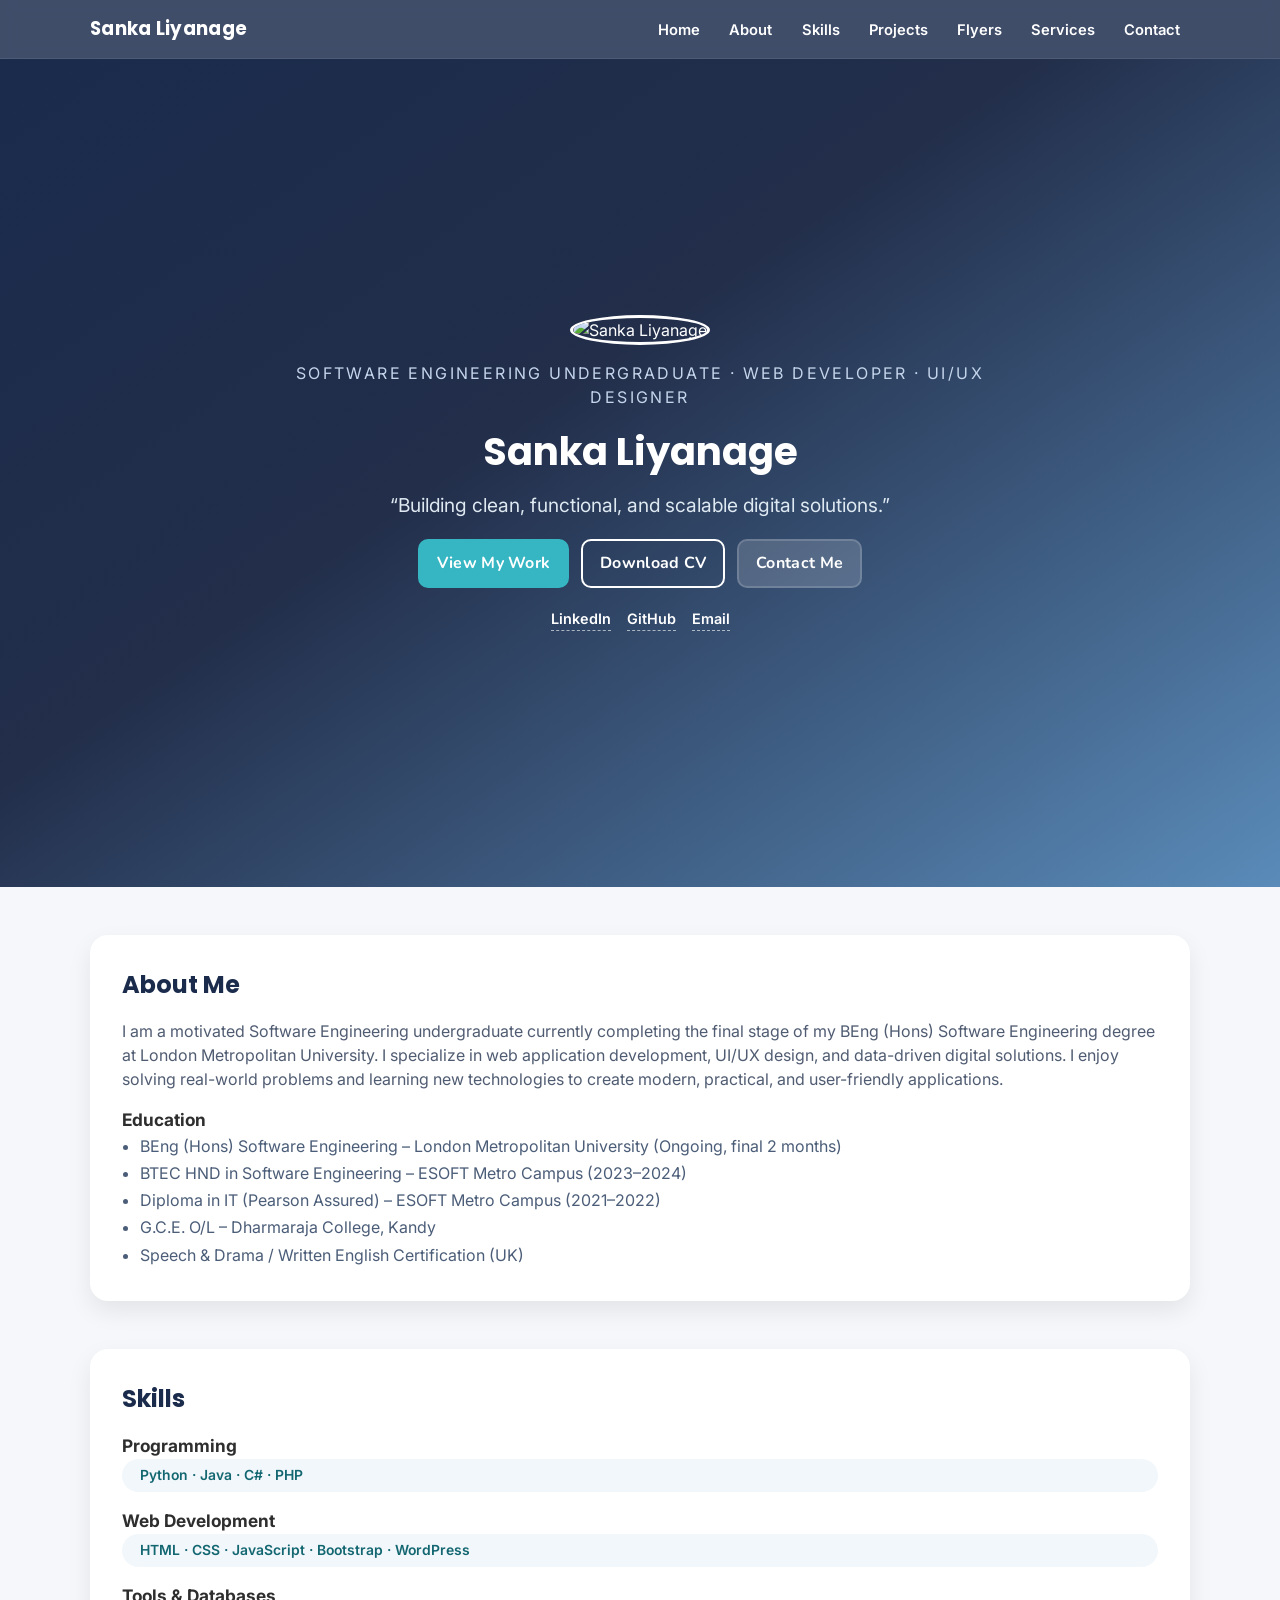
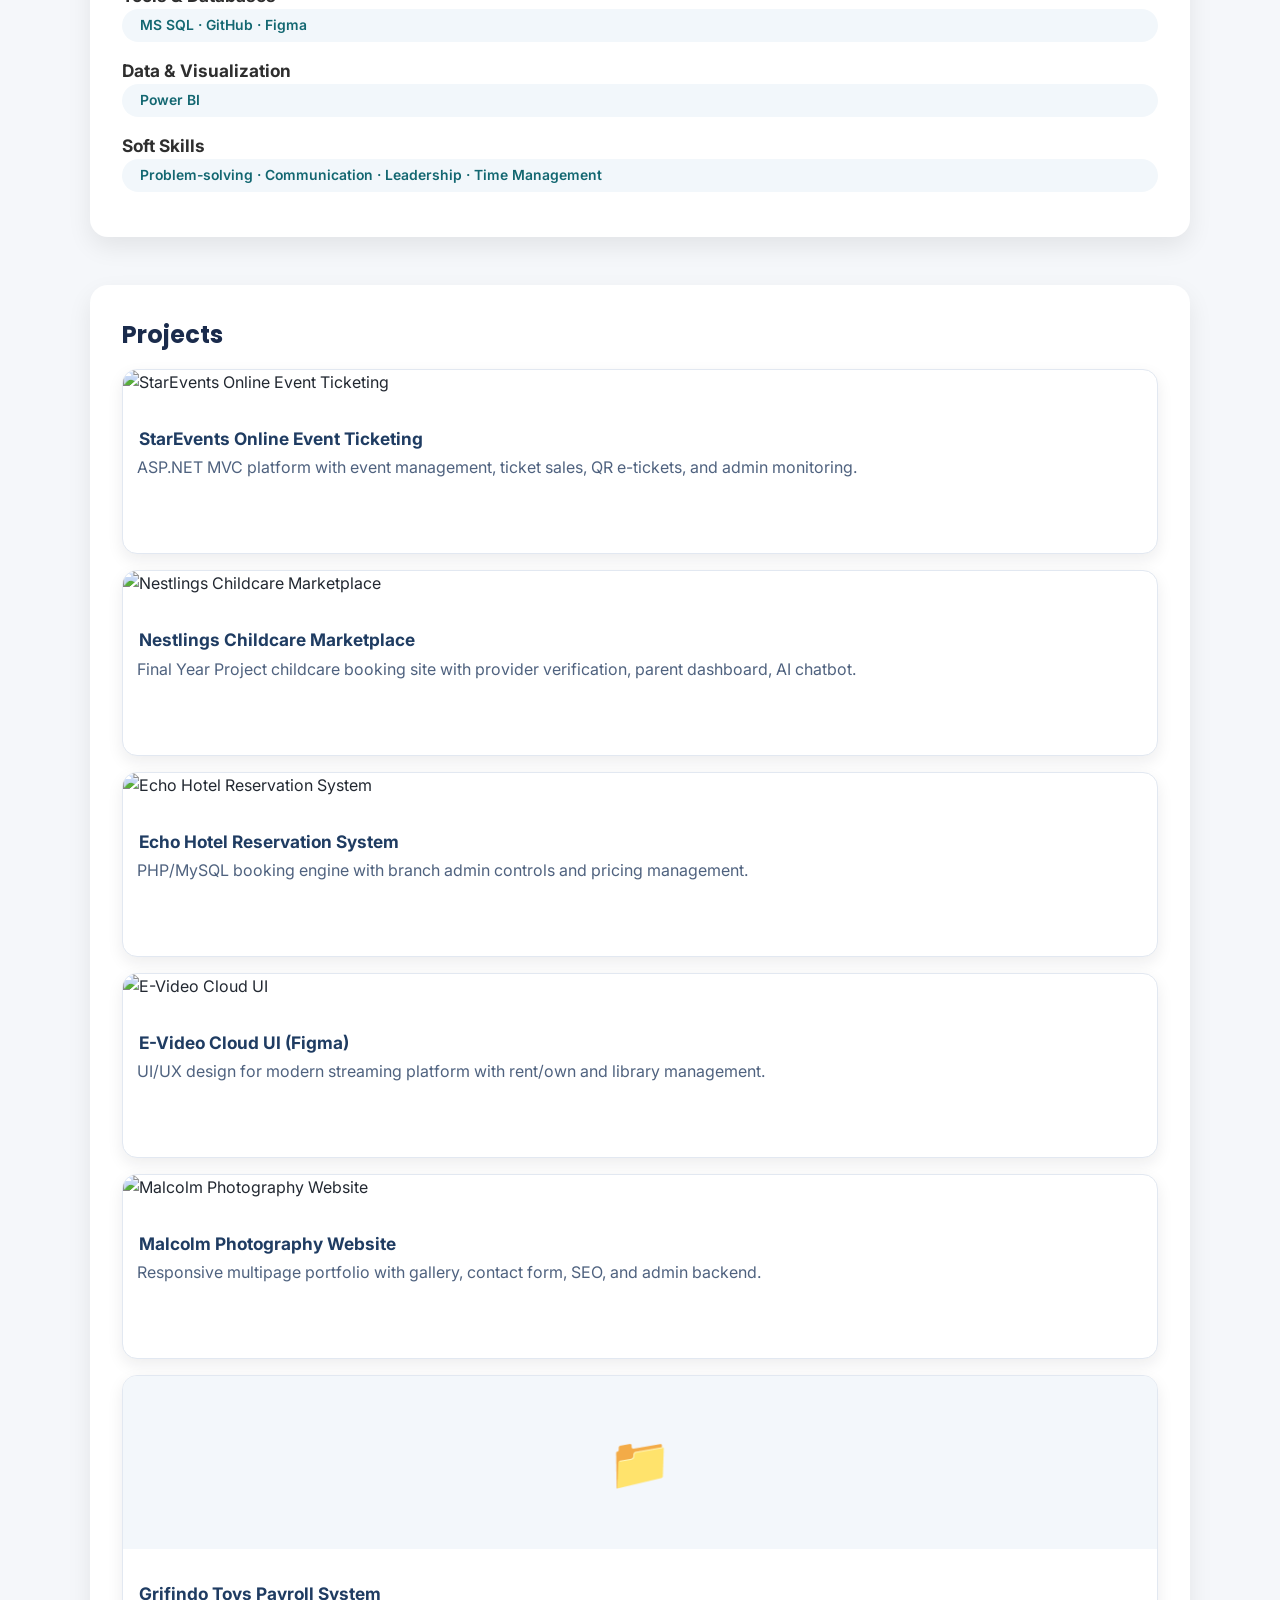
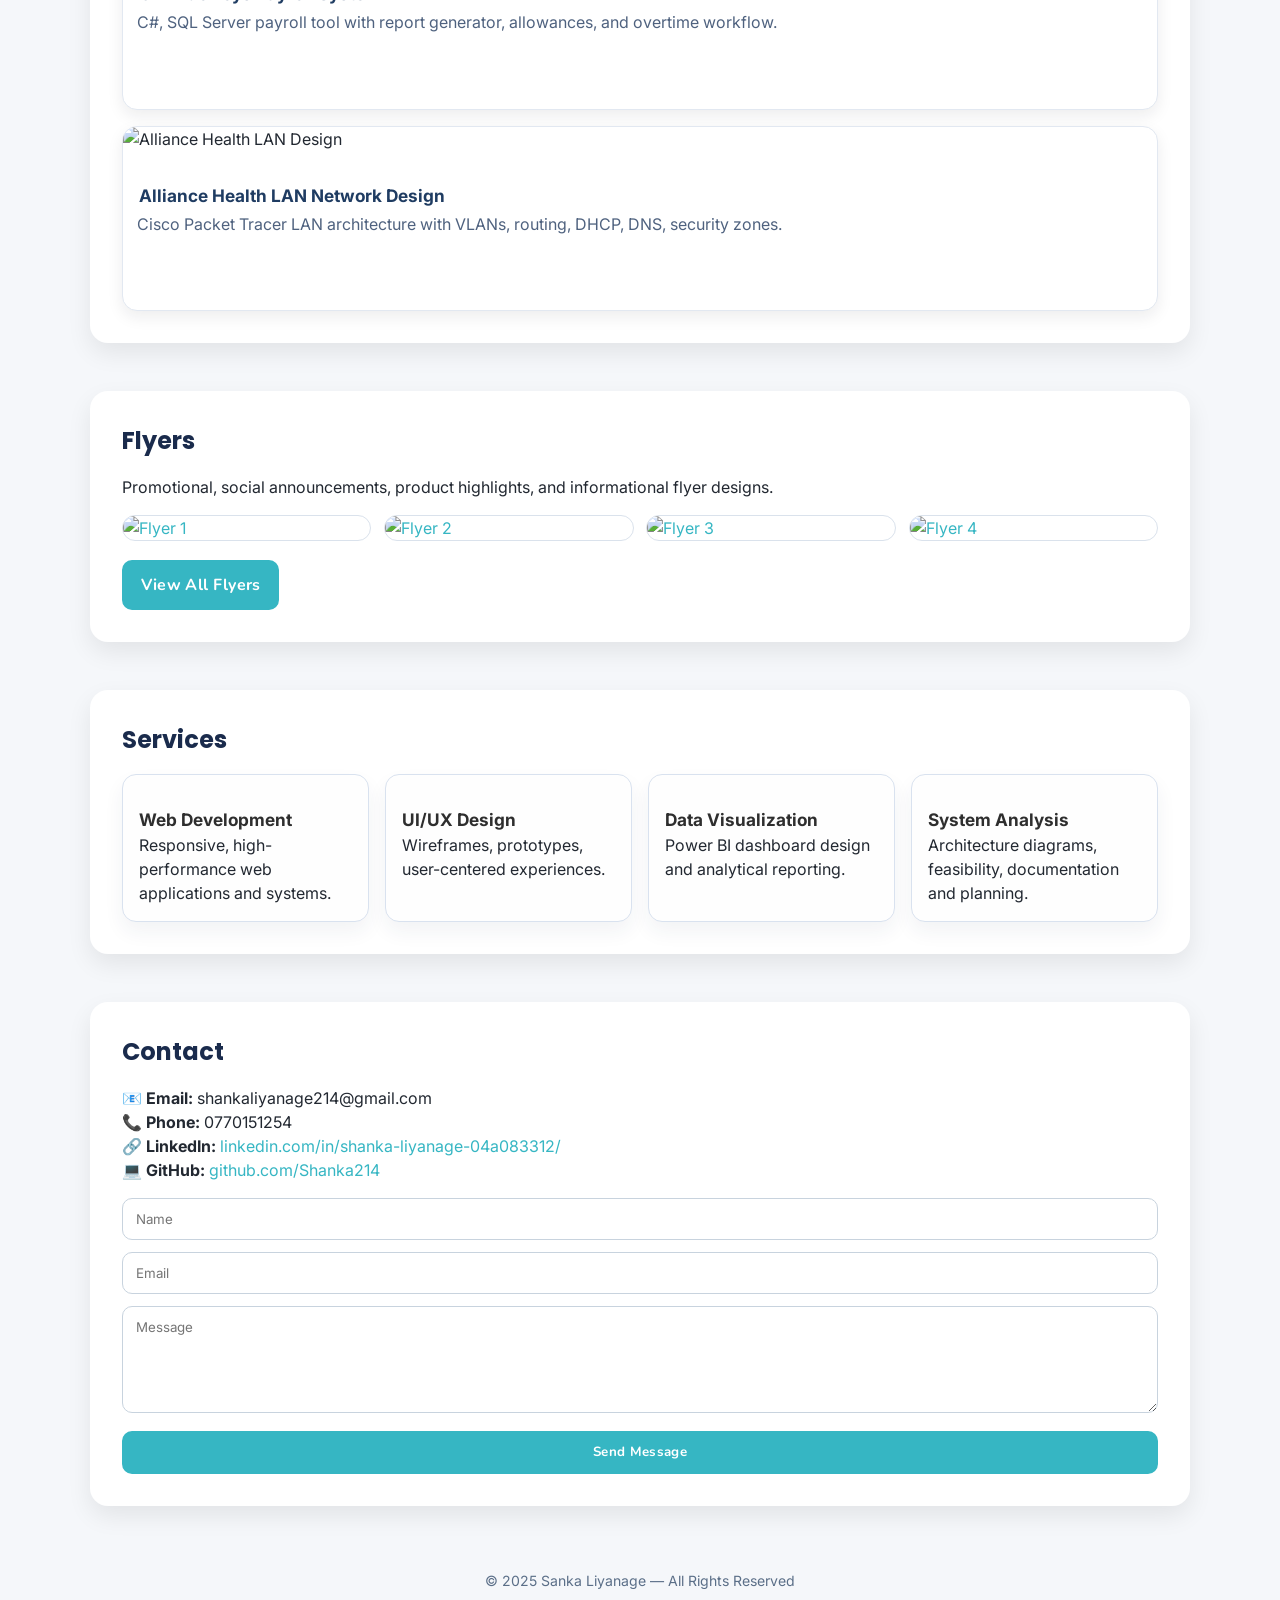
==== index.html @ 5aed0292 "first test" ====
<!DOCTYPE html>
<html lang="en">
<head>
  <meta charset="utf-8" />
  <meta name="viewport" content="width=device-width, initial-scale=1.0, viewport-fit=cover" />
  <meta name="description" content="Sanka Liyanage | Software Engineering undergraduate | Full-stack web development, UI/UX design, system analysis." />
  <title>Sanka Liyanage | Portfolio</title>
  <link rel="preconnect" href="https://fonts.googleapis.com" />
  <link rel="preconnect" href="https://fonts.gstatic.com" crossorigin />
  <link href="https://fonts.googleapis.com/css2?family=Inter:wght@400;500;600;700&family=Nunito:wght@600;700&family=Poppins:wght@600;700&display=swap" rel="stylesheet" />
  <link rel="stylesheet" href="styles.css" />
</head>
<body>

  <header class="site-header" id="top">
    <nav class="navbar container" id="navbar">
      <a class="logo" href="#home">Sanka Liyanage</a>
      <ul class="nav-list" id="navList">
        <li><a href="#home">Home</a></li>
        <li><a href="#about">About</a></li>
        <li><a href="#skills">Skills</a></li>
        <li><a href="#projects">Projects</a></li>
        <li><a href="#flyers">Flyers</a></li>
        <li><a href="#services">Services</a></li>
        <li><a href="#contact">Contact</a></li>
      </ul>
      <button class="menu-toggle" aria-label="Toggle menu" id="menuToggle">&#9776;</button>
    </nav>
  </header>

  <main>
    <section id="home" class="home-section">
      <div class="home-bg"></div>
      <div class="container home-grid">
        <div class="hero-left">
          <img class="profile-circle" src="https://i.postimg.cc/8zKVLndX/Whats-App-Image-2025-11-13-at-21-21-00.jpg" alt="Sanka Liyanage" />
          <p class="home-subtitle">Software Engineering Undergraduate · Web Developer · UI/UX Designer</p>
          <h1>Sanka Liyanage</h1>
          <p class="tagline">“Building clean, functional, and scalable digital solutions.”</p>
          <div class="home-cta">
            <a class="btn primary-btn" href="#projects">View My Work</a>
            <a class="btn outline-btn" href="https://drive.google.com/drive/folders/197hhvTXViMfDmUh7yfS3urEEG7OcNjfA?usp=drive_link" target="_blank" rel="noopener">Download CV</a>
            <a class="btn ghost-btn" href="#contact">Contact Me</a>
          </div>
          <div class="social-links">
            <a href="https://www.linkedin.com/in/shanka-liyanage-04a083312/" target="_blank" rel="noopener">LinkedIn</a>
            <a href="https://github.com/Shanka214" target="_blank" rel="noopener">GitHub</a>
            <a href="mailto:shankaliyanage214@gmail.com">Email</a>
          </div>
        </div>
      </div>
    </section>

    <section id="about" class="container section-card">
      <h2>About Me</h2>
      <p class="about-text">
        I am a motivated Software Engineering undergraduate currently completing the final stage of my BEng (Hons) Software Engineering degree at London Metropolitan University.
        I specialize in web application development, UI/UX design, and data-driven digital solutions.
        I enjoy solving real-world problems and learning new technologies to create modern, practical, and user-friendly applications.
      </p>
      <h3>Education</h3>
      <ul class="education-list">
        <li>BEng (Hons) Software Engineering – London Metropolitan University (Ongoing, final 2 months)</li>
        <li>BTEC HND in Software Engineering – ESOFT Metro Campus (2023–2024)</li>
        <li>Diploma in IT (Pearson Assured) – ESOFT Metro Campus (2021–2022)</li>
        <li>G.C.E. O/L – Dharmaraja College, Kandy</li>
        <li>Speech & Drama / Written English Certification (UK)</li>
      </ul>
    </section>

    <section id="skills" class="container section-card">
      <h2>Skills</h2>
      <div class="skill-group">
        <h3>Programming</h3>
        <div class="chips">Python · Java · C# · PHP</div>
      </div>
      <div class="skill-group">
        <h3>Web Development</h3>
        <div class="chips">HTML · CSS · JavaScript · Bootstrap · WordPress</div>
      </div>
      <div class="skill-group">
        <h3>Tools & Databases</h3>
        <div class="chips">MS SQL · GitHub · Figma</div>
      </div>
      <div class="skill-group">
        <h3>Data & Visualization</h3>
        <div class="chips">Power BI</div>
      </div>
      <div class="skill-group">
        <h3>Soft Skills</h3>
        <div class="chips">Problem-solving · Communication · Leadership · Time Management</div>
      </div>
    </section>

    <section id="projects" class="container section-card">
      <h2>Projects</h2>
      <div class="card-grid">
        <!-- 1 -->
        <article class="project-card">
          <img src="https://i.postimg.cc/MTTHyrFg/Screenshot-2025-10-11-021043.png" alt="StarEvents Online Event Ticketing" />
          <h3>StarEvents Online Event Ticketing</h3>
          <p>ASP.NET MVC platform with event management, ticket sales, QR e-tickets, and admin monitoring.</p>
          <button class="btn outline-btn project-btn" data-project="star">View Details</button>
        </article>

        <!-- 2 -->
        <article class="project-card">
          <img src="https://i.postimg.cc/3NBP9HxX/image.png" alt="Nestlings Childcare Marketplace" />
          <h3>Nestlings Childcare Marketplace</h3>
          <p>Final Year Project childcare booking site with provider verification, parent dashboard, AI chatbot.</p>
          <button class="btn outline-btn project-btn" data-project="nestlings">View Details</button>
        </article>

        <!-- 3 -->
        <article class="project-card">
          <img src="https://i.postimg.cc/Y2YD1FnH/image.png" alt="Echo Hotel Reservation System" />
          <h3>Echo Hotel Reservation System</h3>
          <p>PHP/MySQL booking engine with branch admin controls and pricing management.</p>
          <button class="btn outline-btn project-btn" data-project="echo">View Details</button>
        </article>

        <!-- 4 -->
        <article class="project-card">
          <img src="https://i.postimg.cc/9Fq94PJ7/image.png" alt="E-Video Cloud UI" />
          <h3>E-Video Cloud UI (Figma)</h3>
          <p>UI/UX design for modern streaming platform with rent/own and library management.</p>
          <button class="btn outline-btn project-btn" data-project="evideo">View Details</button>
        </article>

        <!-- 5 -->
        <article class="project-card">
          <img src="https://i.postimg.cc/VvwjmJPp/image.png" alt="Malcolm Photography Website" />
          <h3>Malcolm Photography Website</h3>
          <p>Responsive multipage portfolio with gallery, contact form, SEO, and admin backend.</p>
          <button class="btn outline-btn project-btn" data-project="malcolm">View Details</button>
        </article>

        <!-- 6 -->
        <article class="project-card">
          <div class="icon-card">📁</div>
          <h3>Grifindo Toys Payroll System</h3>
          <p>C#, SQL Server payroll tool with report generator, allowances, and overtime workflow.</p>
          <button class="btn outline-btn project-btn" data-project="grifindo">View Details</button>
        </article>

        <!-- 7 -->
        <article class="project-card">
          <img src="https://i.postimg.cc/KzMdCHm0/image.png" alt="Alliance Health LAN Design" />
          <h3>Alliance Health LAN Network Design</h3>
          <p>Cisco Packet Tracer LAN architecture with VLANs, routing, DHCP, DNS, security zones.</p>
          <button class="btn outline-btn project-btn" data-project="alliance">View Details</button>
        </article>
      </div>
    </section>

    <section id="flyers" class="container section-card">
      <h2>Flyers</h2>
      <p>Promotional, social announcements, product highlights, and informational flyer designs.</p>
      <div class="flyer-grid">
        <a class="flyer-item" href="https://i.postimg.cc/placeholder1.png" data-lightbox>
          <img src="https://i.postimg.cc/placeholder1.png" alt="Flyer 1" />
        </a>
        <a class="flyer-item" href="https://i.postimg.cc/placeholder2.png" data-lightbox>
          <img src="https://i.postimg.cc/placeholder2.png" alt="Flyer 2" />
        </a>
        <a class="flyer-item" href="https://i.postimg.cc/placeholder3.png" data-lightbox>
          <img src="https://i.postimg.cc/placeholder3.png" alt="Flyer 3" />
        </a>
        <a class="flyer-item" href="https://i.postimg.cc/placeholder4.png" data-lightbox>
          <img src="https://i.postimg.cc/placeholder4.png" alt="Flyer 4" />
        </a>
      </div>
      <a class="btn primary-btn" href="https://drive.google.com/drive/folders/17l54Bdf0Me_5jBTtu0izwWSbB_PDioKa?usp=drive_link" target="_blank" rel="noopener">View All Flyers</a>
    </section>

    <section id="services" class="container section-card">
      <h2>Services</h2>
      <div class="services-grid">
        <article class="service-card"><h3>Web Development</h3><p>Responsive, high-performance web applications and systems.</p></article>
        <article class="service-card"><h3>UI/UX Design</h3><p>Wireframes, prototypes, user-centered experiences.</p></article>
        <article class="service-card"><h3>Data Visualization</h3><p>Power BI dashboard design and analytical reporting.</p></article>
        <article class="service-card"><h3>System Analysis</h3><p>Architecture diagrams, feasibility, documentation and planning.</p></article>
      </div>
    </section>

    <section id="contact" class="container section-card">
      <h2>Contact</h2>
      <div class="contact-grid">
        <div>
          <p>📧 <strong>Email:</strong> shankaliyanage214@gmail.com</p>
          <p>📞 <strong>Phone:</strong> 0770151254</p>
          <p>🔗 <strong>LinkedIn:</strong> <a href="https://www.linkedin.com/in/shanka-liyanage-04a083312/" target="_blank" rel="noopener">linkedin.com/in/shanka-liyanage-04a083312/</a></p>
          <p>💻 <strong>GitHub:</strong> <a href="https://github.com/Shanka214" target="_blank" rel="noopener">github.com/Shanka214</a></p>
        </div>
        <form class="contact-form" action="#" method="POST">
          <label><input type="text" placeholder="Name" required /></label>
          <label><input type="email" placeholder="Email" required /></label>
          <label><textarea rows="5" placeholder="Message" required></textarea></label>
          <button class="btn primary-btn" type="submit">Send Message</button>
        </form>
      </div>
    </section>
  </main>

  <footer class="footer">
    <p>© 2025 Sanka Liyanage — All Rights Reserved</p>
  </footer>

  <div id="projectModal" class="modal hidden">
    <div class="modal-content">
      <button class="close-modal" id="closeModal">&times;</button>
      <div id="projectDetail"></div>
    </div>
  </div>

  <div id="lightbox" class="lightbox hidden">
    <button id="lightboxClose" class="lightbox-close">&times;</button>
    <img id="lightboxImage" alt="Flyer preview" />
  </div>

  <script src="scripts.js"></script>
</body>
</html>
---- styles.css ----
:root {
  --nav: #16263d;
  --accent: #36b6c3;
  --bg5: #f5f7fa;
  --card: #ffffff;
  --text: #222831;
  --sub: #4e5a78;
}
* { box-sizing: border-box; margin:0; padding:0; }
body { font-family:"Inter",system-ui,sans-serif; background:var(--bg5); color: var(--text); line-height:1.5; }
a { text-decoration:none; color:var(--accent); }
.container { width: min(1100px, 92%); margin:0 auto; }
.site-header { position: sticky; top:0; z-index:99; background:rgba(26,43,76,.83); backdrop-filter: blur(8px); border-bottom:1px solid rgba(255,255,255,.08);}
.navbar { display:flex; align-items:center; justify-content:space-between; gap:1rem; padding:0.95rem 0;}
.logo { color: #fff; font-family:"Poppins",sans-serif; font-weight:700; font-size:1.15rem; letter-spacing:.3px; }
.nav-list { list-style:none; display:flex; flex-wrap:wrap; gap:10px; }
.nav-list a { color:white; font-size:.92rem; font-weight:600; padding:.45rem .6rem; border-radius:8px; transition:.2s background; }
.nav-list a:hover, .nav-list a.active { background:rgba(255,255,255,.16);}
.menu-toggle { display:none; background:transparent; border:0; color:white; font-size:1.4rem; }
.home-section { position:relative; min-height:calc(100vh - 72px); display:flex; align-items:center; color:#fdfefe; }
.home-bg { position:absolute; inset:0; background:linear-gradient(145deg, #1a2b4c 0%, #222e4a 42%, #5a8bb9 100%); }
.home-bg::before { content:""; position:absolute; width:280px; height:280px; border-radius:40px; background:rgba(255,255,255,.08); top:12%; left:-34%; transform:rotate(22deg); }
.home-bg::after { content:""; position:absolute; width:220px; height:220px; border-radius:50%; background:rgba(54,182,195,.14); bottom:12%; right:-28%; }
.home-grid { position:relative; z-index:2; display:grid; place-items:center; min-height: calc(100vh - 72px); }
.hero-left { text-align:center; max-width:700px; margin:0 auto; }
.profile-circle { width:148px; height:148px; border-radius:50%; border:3px solid #fff; object-fit:cover; margin-bottom:1rem; }
.home-subtitle { font-size:1rem; letter-spacing:.15rem; text-transform:uppercase; margin-bottom: .9rem; color:#c4d5eb; }
h1 { font-family:"Poppins",sans-serif; font-size:2.4rem; margin-bottom:.6rem; color:#fff; }
.tagline { color:#dfe9f2; font-size:1.2rem; margin-bottom:1.2rem; }
.home-cta { display:flex; justify-content:center; flex-wrap:wrap; gap:.75rem; margin-bottom:1.25rem; }
.btn { border-radius:10px; display:inline-flex; align-items:center; justify-content:center; padding:.68rem 1.05rem; font-weight:700; font-family:"Nunito",sans-serif; letter-spacing:.02rem; border:2px solid var(--accent); transition:.2s transform, .2s background, .2s color, .2s box-shadow; cursor:pointer;}
.primary-btn { background:var(--accent); border-color:var(--accent); color:#fff; }
.primary-btn:hover { transform:translateY(-1px); box-shadow:0 10px 24px rgba(0,0,0,.22); }
.outline-btn { background:transparent; color:#fff; border-color:#fff; }
.outline-btn:hover { background:rgba(255,255,255,.15); }
.ghost-btn { background:rgba(255,255,255,.16); color:#fff; border-color:rgba(255,255,255,.16); }
.social-links { display:flex; justify-content:center; align-items:center; gap:1rem; font-size:.9rem; }
.social-links a { color:#fff; font-weight:600; border-bottom:1px dashed rgba(255,255,255,.6); }
.section-card { margin:3rem auto; padding:2rem; background:var(--card); box-shadow:0 10px 24px rgba(0,0,0,.08); border-radius:18px; }
.section-card h2 { font-family:"Poppins",sans-serif; color:#1a2b4c; margin-bottom:1rem; }
.section-card h3 { font-size:1.08rem; margin-top:1rem; color:#2e2e2e; }
.about-text { color:#505c72; margin-bottom:1rem; }
.education-list { list-style:disc; margin-left:1.1rem; color:#4b5d78; line-height:1.7; }
.skill-group { margin:.85rem 0; }
.chips { display:flex; flex-wrap:wrap; gap:.4rem; font-weight:600; color:#1a2b4c; }
.chips::before { content:''; }
.chips span, .chips { background:#f2f7fb; color:#136771; border-radius:999px; padding:.38rem .75rem; font-size:.87rem; }
.card-grid { display:grid; grid-template-columns:1fr; gap:1rem; }
.project-card { background:#fff; border:1px solid #e2e8f1; border-radius:15px; overflow:hidden; box-shadow:0 6px 16px rgba(20,25,40,.08); transition:.2s transform; }
.project-card:hover { transform:translateY(-3px); }
.project-card img { width:100%; aspect-ratio:16/9; object-fit:cover; }
.project-card .icon-card { font-size:3.2rem; text-align:center; padding:3rem 0; background:#f3f7fb; color:#2b4a77; }
.project-card h3 { padding:1rem 1rem .2rem; color:#1f3c62; }
.project-card p { padding:0 .9rem .9rem; color:#4f627f; }
.project-card .btn { margin:0 .8rem 1rem; }
.flyer-grid { display:grid; grid-template-columns:repeat(auto-fit,minmax(180px,1fr)); gap:0.8rem; margin:1rem 0 1.2rem; }
.flyer-item { overflow:hidden; border-radius:14px; border:1px solid #dae2ec; }
.flyer-item img { max-width:100%; display:block; transition:.25s transform; }
.flyer-item:hover img { transform: scale(1.08); }
.services-grid { display:grid; grid-template-columns:repeat(auto-fit,minmax(220px,1fr)); gap:1rem; }
.service-card { border:1px solid #d9e2ef; padding:1rem; border-radius:14px; background:#fefefe; box-shadow:0 10px 20px rgba(34,57,85,.06);}
.contact-grid { display:grid; grid-template-columns:1fr; gap:1rem; }
.contact-form { display:grid; gap:.75rem; }
.contact-form label { width:100%; }
.contact-form input, .contact-form textarea { width:100%; border:1px solid #c8d3de; padding:.76rem 0.8rem; border-radius:10px; font-family:inherit; color:#2e3f56; }
.footer { text-align:center; padding:1rem 0; color:#5b6f88; font-size:.88rem; }
.modal,.lightbox { position:fixed; inset:0; display:grid; place-items:center; background:rgba(0,0,0,.6); z-index:150; }
.modal.hidden,.lightbox.hidden { display:none; }
.modal-content { width:min(840px,95vw); background:#fff; border-radius:16px; padding:1.25rem; position:relative; max-height:90vh; overflow:auto; }
.close-modal, .lightbox-close { position:absolute; top:.6rem; right:.7rem; background:rgba(24,38,46,.9); border:none; color:#fff; width:34px; height:34px; border-radius:50%; font-size:1.3rem; cursor:pointer;}
.lightbox img { max-width:88vw; max-height:88vh; border-radius:12px; box-shadow:0 12px 28px rgba(0,0,0,.35); }
@media (max-width:900px) {
  .home-section { min-height:calc(100vh - 60px); }
  .home-grid { align-items:center; }
  h1 { font-size:2.05rem; }
}
@media(max-width:760px) {
  .navbar { flex-wrap:wrap; gap:.6rem; }
  .nav-list { width:100%; justify-content:center; display:none; }
  .nav-list.open { display:flex; flex-direction:column; }
  .menu-toggle { display:block; }
  .home-cta { flex-direction:column; margin:1rem auto; }
  .section-card { padding:1.25rem; }
  .card-grid { grid-template-columns:1fr; }
  .contact-grid { grid-template-columns:1fr; }
}
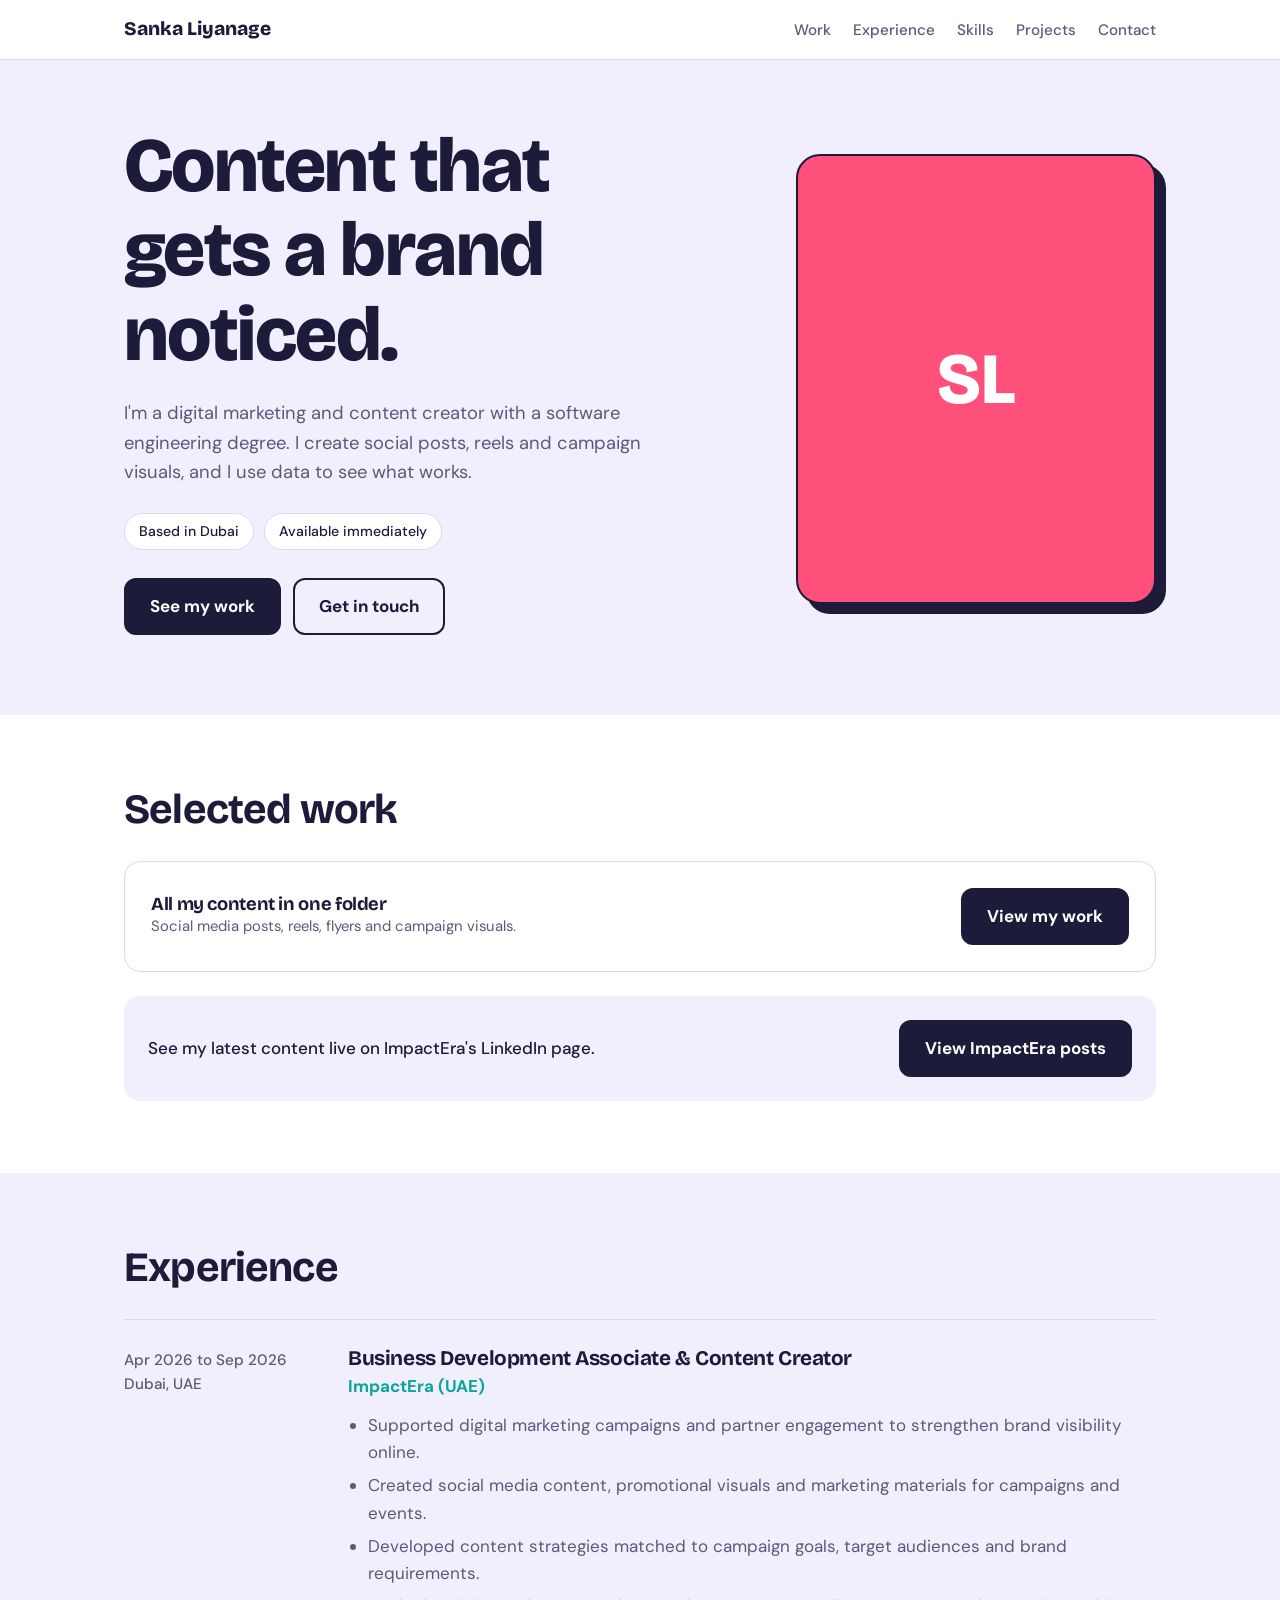
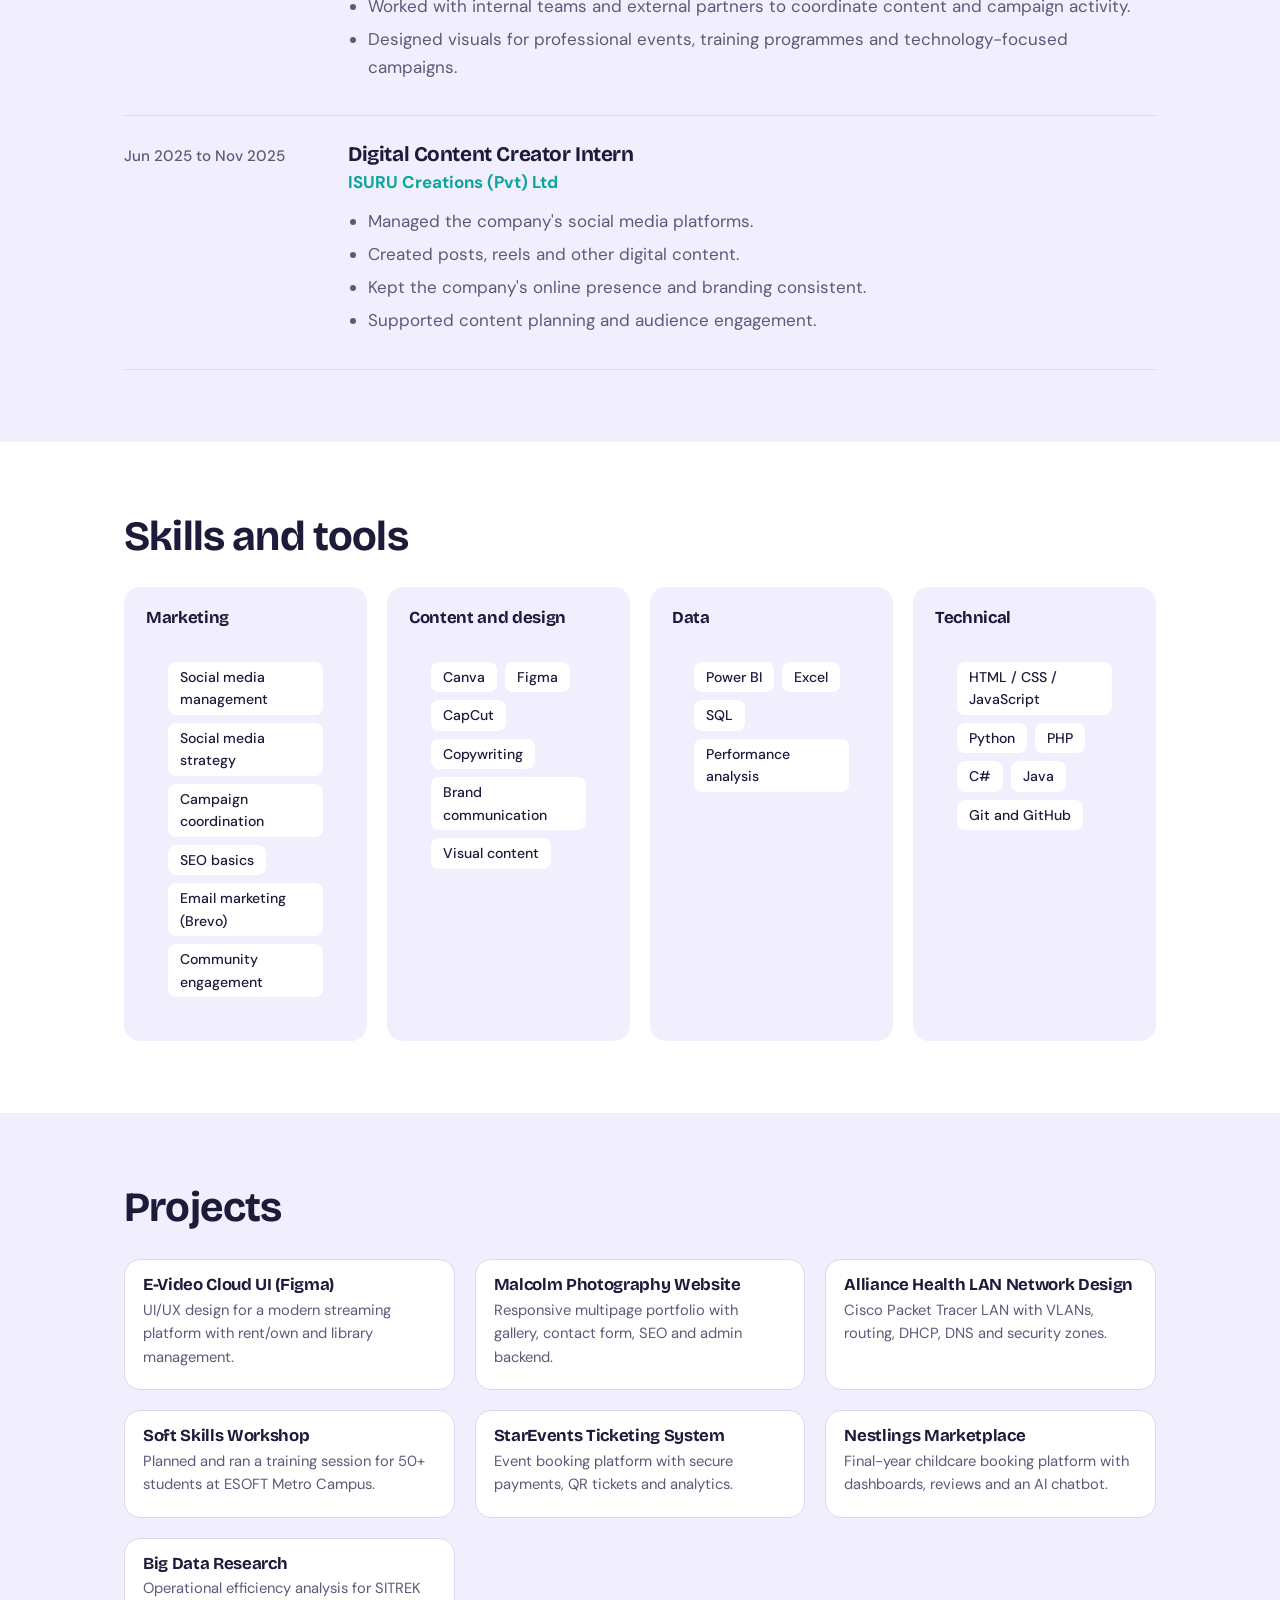
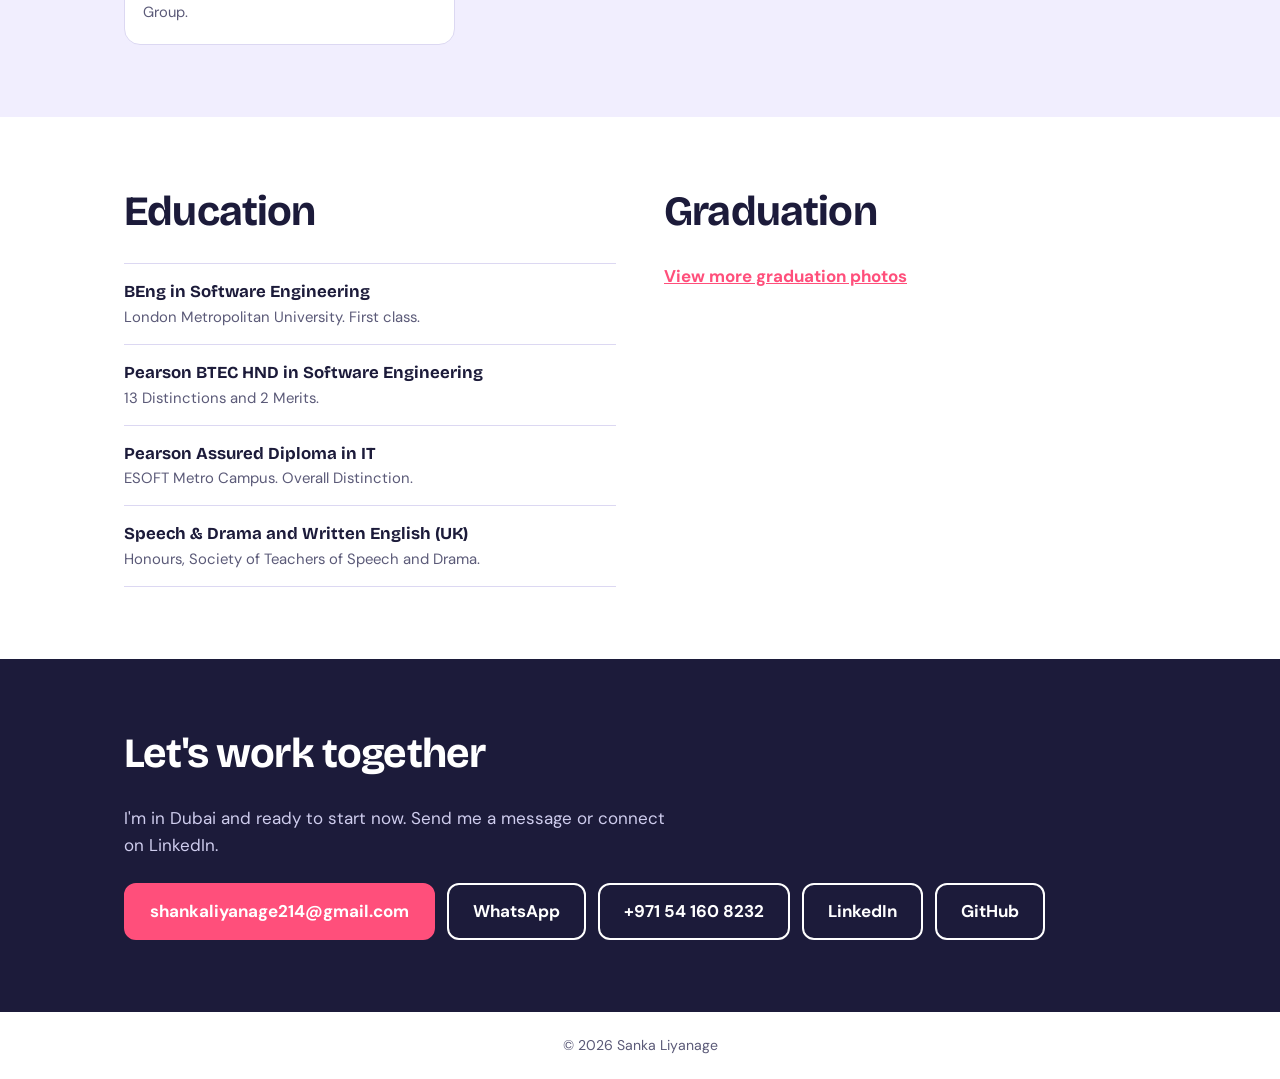
==== commit 2497eeba: "updated new updated" ====
--- a/index.html
+++ b/index.html
@@ -1,223 +1,278 @@
 <!DOCTYPE html>
 <html lang="en">
 <head>
-  <meta charset="utf-8" />
-  <meta name="viewport" content="width=device-width, initial-scale=1.0, viewport-fit=cover" />
-  <meta name="description" content="Sanka Liyanage | Software Engineering undergraduate | Full-stack web development, UI/UX design, system analysis." />
-  <title>Sanka Liyanage | Portfolio</title>
-  <link rel="preconnect" href="https://fonts.googleapis.com" />
-  <link rel="preconnect" href="https://fonts.gstatic.com" crossorigin />
-  <link href="https://fonts.googleapis.com/css2?family=Inter:wght@400;500;600;700&family=Nunito:wght@600;700&family=Poppins:wght@600;700&display=swap" rel="stylesheet" />
-  <link rel="stylesheet" href="styles.css" />
+<meta charset="utf-8">
+<meta name="viewport" content="width=device-width, initial-scale=1">
+<title>Sanka Liyanage | Digital Marketing & Content</title>
+<meta name="description" content="Sanka Liyanage: social media content, campaign support and visual design. Based in Dubai.">
+<link rel="preconnect" href="https://fonts.googleapis.com">
+<link rel="preconnect" href="https://fonts.gstatic.com" crossorigin>
+<link href="https://fonts.googleapis.com/css2?family=Bricolage+Grotesque:opsz,wght@12..96,500;12..96,700;12..96,800&family=DM+Sans:wght@400;500;700&display=swap" rel="stylesheet">
+<style>
+:root{
+  --ink:#1c1b3a; --muted:#5b5a78; --paper:#ffffff; --wash:#f1eefe;
+  --coral:#ff4f7b; --teal:#0aa59b; --sun:#ffc93c; --line:#dcd8f2;
+  --display:'Bricolage Grotesque','Trebuchet MS',Arial,sans-serif;
+  --body:'DM Sans','Segoe UI',Arial,sans-serif;
+}
+*{box-sizing:border-box;margin:0;padding:0}
+html{scroll-behavior:smooth}
+body{font-family:var(--body);color:var(--ink);background:var(--paper);line-height:1.6;font-size:17px}
+a{color:inherit}
+:focus-visible{outline:3px solid var(--coral);outline-offset:3px}
+.wrap{max-width:1080px;margin:0 auto;padding:0 24px}
+h1,h2,h3{font-family:var(--display);line-height:1.1;letter-spacing:-.02em}
+h2{font-size:clamp(1.8rem,4vw,2.6rem);margin-bottom:28px}
+section{padding:72px 0}
+
+/* nav */
+header{position:sticky;top:0;background:rgba(255,255,255,.94);backdrop-filter:blur(8px);border-bottom:1px solid var(--line);z-index:10}
+nav{display:flex;align-items:center;justify-content:space-between;gap:16px;padding:14px 0;flex-wrap:wrap}
+.logo{font-family:var(--display);font-weight:800;font-size:1.2rem;text-decoration:none}
+nav ul{display:flex;gap:22px;list-style:none;flex-wrap:wrap}
+nav ul a{text-decoration:none;font-weight:500;font-size:.95rem;color:var(--muted)}
+nav ul a:hover{color:var(--ink)}
+
+/* hero */
+.hero{padding:64px 0 80px;background:var(--wash)}
+.hero .wrap{display:grid;grid-template-columns:1.15fr .85fr;gap:48px;align-items:center}
+.hero h1{font-size:clamp(2.6rem,6.5vw,4.8rem);font-weight:800}
+.hero p.lead{font-size:1.15rem;color:var(--muted);max-width:34em;margin:22px 0 26px}
+.badges{display:flex;gap:10px;flex-wrap:wrap;margin-bottom:28px}
+.badge{background:#fff;border:1px solid var(--line);border-radius:999px;padding:6px 14px;font-size:.88rem;font-weight:500}
+.btns{display:flex;gap:12px;flex-wrap:wrap}
+.btn{display:inline-block;padding:13px 24px;border-radius:12px;font-weight:700;text-decoration:none;border:2px solid var(--ink)}
+.btn.primary{background:var(--ink);color:#fff}
+.btn.primary:hover{background:var(--coral);border-color:var(--coral)}
+.btn.ghost:hover{background:#fff}
+
+/* profile photo */
+.photo{position:relative;aspect-ratio:4/5;width:100%;max-width:360px;margin-left:auto;border:2px solid var(--ink);border-radius:24px;box-shadow:10px 10px 0 var(--ink);background:var(--coral);overflow:hidden;display:flex;align-items:center;justify-content:center;color:#fff;font:800 4.5rem var(--display)}
+.photo img{position:absolute;inset:0;width:100%;height:100%;object-fit:cover}
+
+/* work */
+.wgrid{display:grid;grid-template-columns:repeat(auto-fit,minmax(230px,1fr));gap:20px}
+.wcard{border:1.5px solid var(--line);border-radius:16px;padding:22px;display:flex;flex-direction:column;gap:8px;background:#fff}
+.wcard h3{font-size:1.15rem}
+.wcard p{color:var(--muted);font-size:.93rem;flex:1}
+.wlink{font-weight:700;color:var(--coral);text-decoration:underline}
+.wlink.off{color:var(--muted);text-decoration:none;font-weight:500}
+.wmain{flex-direction:row;align-items:center;justify-content:space-between;flex-wrap:wrap;gap:20px;padding:26px}
+.wmain p{flex:none;max-width:36em}
+.btn.off{opacity:.6;border-color:var(--muted);background:var(--muted);color:#fff}
+.live{margin-top:24px;background:var(--wash);border-radius:16px;padding:24px;display:flex;gap:16px;align-items:center;justify-content:space-between;flex-wrap:wrap}
+.live p{font-weight:500;max-width:34em}
+
+/* experience */
+.job{display:grid;grid-template-columns:200px 1fr;gap:24px;padding:28px 0;border-top:1.5px solid var(--line)}
+.job:last-child{border-bottom:1.5px solid var(--line)}
+.job .when{color:var(--muted);font-weight:500;font-size:.95rem}
+.job h3{font-size:1.3rem}
+.job .org{color:var(--teal);font-weight:700;margin:2px 0 12px}
+.job ul{padding-left:20px;color:var(--muted)}
+.job li{margin-bottom:6px}
+
+/* skills */
+.skills{display:grid;grid-template-columns:repeat(auto-fit,minmax(240px,1fr));gap:20px}
+.skills div{background:var(--wash);border-radius:16px;padding:22px}
+.skills h3{font-size:1.05rem;margin-bottom:12px}
+.chips{display:flex;flex-wrap:wrap;gap:8px}
+.chips span{background:#fff;border-radius:8px;padding:4px 12px;font-size:.88rem;font-weight:500}
+
+/* projects & education */
+.two{display:grid;grid-template-columns:1fr 1fr;gap:48px}
+.list li{list-style:none;padding:14px 0;border-top:1.5px solid var(--line)}
+.list li:last-child{border-bottom:1.5px solid var(--line)}
+.list b{font-family:var(--display);font-size:1.05rem}
+.list span{display:block;color:var(--muted);font-size:.93rem}
+
+.pgrid{display:grid;grid-template-columns:repeat(auto-fill,minmax(280px,1fr));gap:20px}
+.pcard{background:#fff;border:1.5px solid var(--line);border-radius:16px;overflow:hidden}
+.pcard img{width:100%;aspect-ratio:16/10;object-fit:cover;display:block;border-bottom:1.5px solid var(--line)}
+.pcard .info{padding:16px 18px 20px}
+.pcard h3{font-size:1.05rem;margin-bottom:4px}
+.pcard p{font-size:.92rem;color:var(--muted)}
+.grad img{width:100%;border-radius:16px;border:1.5px solid var(--line);display:block;margin-bottom:14px}
+
+/* contact */
+.contact{background:var(--ink);color:#fff}
+.contact h2{color:#fff}
+.contact p{color:#cfcdee;max-width:32em;margin-bottom:24px}
+.contact .links{display:flex;gap:12px;flex-wrap:wrap}
+.contact .btn{border-color:#fff;color:#fff}
+.contact .btn.primary{background:var(--coral);border-color:var(--coral)}
+.contact .btn:hover{background:#fff;color:var(--ink)}
+footer{padding:22px 0;font-size:.88rem;color:var(--muted);text-align:center}
+
+@media(max-width:820px){
+  .hero .wrap,.two{grid-template-columns:1fr}
+  .photo{margin:0 auto}
+  .job{grid-template-columns:1fr;gap:6px}
+  section{padding:56px 0}
+}
+@media(prefers-reduced-motion:reduce){html{scroll-behavior:auto}}
+</style>
 </head>
 <body>
 
-  <header class="site-header" id="top">
-    <nav class="navbar container" id="navbar">
-      <a class="logo" href="#home">Sanka Liyanage</a>
-      <ul class="nav-list" id="navList">
-        <li><a href="#home">Home</a></li>
-        <li><a href="#about">About</a></li>
+<header>
+  <div class="wrap">
+    <nav aria-label="Main">
+      <a class="logo" href="#top">Sanka Liyanage</a>
+      <ul>
+        <li><a href="#work">Work</a></li>
+        <li><a href="#experience">Experience</a></li>
         <li><a href="#skills">Skills</a></li>
         <li><a href="#projects">Projects</a></li>
-        <li><a href="#flyers">Flyers</a></li>
-        <li><a href="#services">Services</a></li>
         <li><a href="#contact">Contact</a></li>
       </ul>
-      <button class="menu-toggle" aria-label="Toggle menu" id="menuToggle">&#9776;</button>
     </nav>
-  </header>
-
-  <main>
-    <section id="home" class="home-section">
-      <div class="home-bg"></div>
-      <div class="container home-grid">
-        <div class="hero-left">
-          <img class="profile-circle" src="https://i.postimg.cc/8zKVLndX/Whats-App-Image-2025-11-13-at-21-21-00.jpg" alt="Sanka Liyanage" />
-          <p class="home-subtitle">Software Engineering Undergraduate · Web Developer · UI/UX Designer</p>
-          <h1>Sanka Liyanage</h1>
-          <p class="tagline">“Building clean, functional, and scalable digital solutions.”</p>
-          <div class="home-cta">
-            <a class="btn primary-btn" href="#projects">View My Work</a>
-            <a class="btn outline-btn" href="https://drive.google.com/drive/folders/197hhvTXViMfDmUh7yfS3urEEG7OcNjfA?usp=drive_link" target="_blank" rel="noopener">Download CV</a>
-            <a class="btn ghost-btn" href="#contact">Contact Me</a>
-          </div>
-          <div class="social-links">
-            <a href="https://www.linkedin.com/in/shanka-liyanage-04a083312/" target="_blank" rel="noopener">LinkedIn</a>
-            <a href="https://github.com/Shanka214" target="_blank" rel="noopener">GitHub</a>
-            <a href="mailto:shankaliyanage214@gmail.com">Email</a>
-          </div>
-        </div>
-      </div>
-    </section>
-
-    <section id="about" class="container section-card">
-      <h2>About Me</h2>
-      <p class="about-text">
-        I am a motivated Software Engineering undergraduate currently completing the final stage of my BEng (Hons) Software Engineering degree at London Metropolitan University.
-        I specialize in web application development, UI/UX design, and data-driven digital solutions.
-        I enjoy solving real-world problems and learning new technologies to create modern, practical, and user-friendly applications.
-      </p>
-      <h3>Education</h3>
-      <ul class="education-list">
-        <li>BEng (Hons) Software Engineering – London Metropolitan University (Ongoing, final 2 months)</li>
-        <li>BTEC HND in Software Engineering – ESOFT Metro Campus (2023–2024)</li>
-        <li>Diploma in IT (Pearson Assured) – ESOFT Metro Campus (2021–2022)</li>
-        <li>G.C.E. O/L – Dharmaraja College, Kandy</li>
-        <li>Speech & Drama / Written English Certification (UK)</li>
+  </div>
+</header>
+
+<main id="top">
+<section class="hero">
+  <div class="wrap">
+    <div>
+      <h1>Content that gets a brand noticed.</h1>
+      <p class="lead">I'm a digital marketing and content creator with a software engineering degree. I create social posts, reels and campaign visuals, and I use data to see what works.</p>
+      <div class="badges">
+        <span class="badge">Based in Dubai</span>
+        <span class="badge">Available immediately</span>
+      </div>
+      <div class="btns">
+        <a class="btn primary" href="#work">See my work</a>
+        <a class="btn ghost" href="#contact">Get in touch</a>
+      </div>
+    </div>
+    <div class="photo"><span aria-hidden="true">SL</span><img src="images/profile.jpg" alt="Sanka Liyanage" onerror="this.remove()"></div>
+  </div>
+</section>
+
+<section id="work">
+  <div class="wrap">
+    <h2>Selected work</h2>
+    <div class="wcard wmain">
+      <div>
+        <h3>All my content in one folder</h3>
+        <p>Social media posts, reels, flyers and campaign visuals.</p>
+      </div>
+      <a class="btn primary" href="https://drive.google.com/drive/folders/1mXhD0Tsjy6kbN8fsBhjZNHs6CW0aFbVB?usp=sharing">View my work</a>
+    </div>
+    <div class="live">
+      <p>See my latest content live on ImpactEra's LinkedIn page.</p>
+      <a class="btn primary" href="https://www.linkedin.com/company/impacteraa/posts/?feedView=all" target="_blank" rel="noopener">View ImpactEra posts</a>
+    </div>
+  </div>
+</section>
+
+<section id="experience" style="background:var(--wash)">
+  <div class="wrap">
+    <h2>Experience</h2>
+    <div class="job">
+      <div class="when">Apr 2026 to Sep 2026<br>Dubai, UAE</div>
+      <div>
+        <h3>Business Development Associate & Content Creator</h3>
+        <p class="org">ImpactEra (UAE)</p>
+        <ul>
+          <li>Supported digital marketing campaigns and partner engagement to strengthen brand visibility online.</li>
+          <li>Created social media content, promotional visuals and marketing materials for campaigns and events.</li>
+          <li>Developed content strategies matched to campaign goals, target audiences and brand requirements.</li>
+          <li>Worked with internal teams and external partners to coordinate content and campaign activity.</li>
+          <li>Designed visuals for professional events, training programmes and technology-focused campaigns.</li>
+        </ul>
+      </div>
+    </div>
+    <div class="job">
+      <div class="when">Jun 2025 to Nov 2025</div>
+      <div>
+        <h3>Digital Content Creator Intern</h3>
+        <p class="org">ISURU Creations (Pvt) Ltd</p>
+        <ul>
+          <li>Managed the company's social media platforms.</li>
+          <li>Created posts, reels and other digital content.</li>
+          <li>Kept the company's online presence and branding consistent.</li>
+          <li>Supported content planning and audience engagement.</li>
+        </ul>
+      </div>
+    </div>
+  </div>
+</section>
+
+<section id="skills">
+  <div class="wrap">
+    <h2>Skills and tools</h2>
+    <div class="skills">
+      <div><h3>Marketing</h3><div class="chips"><span>Social media management</span><span>Social media strategy</span><span>Campaign coordination</span><span>SEO basics</span><span>Email marketing (Brevo)</span><span>Community engagement</span></div></div>
+      <div><h3>Content and design</h3><div class="chips"><span>Canva</span><span>Figma</span><span>CapCut</span><span>Copywriting</span><span>Brand communication</span><span>Visual content</span></div></div>
+      <div><h3>Data</h3><div class="chips"><span>Power BI</span><span>Excel</span><span>SQL</span><span>Performance analysis</span></div></div>
+      <div><h3>Technical</h3><div class="chips"><span>HTML / CSS / JavaScript</span><span>Python</span><span>PHP</span><span>C#</span><span>Java</span><span>Git and GitHub</span></div></div>
+    </div>
+  </div>
+</section>
+
+<section id="projects" style="background:var(--wash)">
+  <div class="wrap">
+    <h2>Projects</h2>
+    <div class="pgrid">
+      <article class="pcard"><div class="info"><h3>E-Video Cloud UI (Figma)</h3><p>UI/UX design for a modern streaming platform with rent/own and library management.</p></div></article>
+      <article class="pcard"><div class="info"><h3>Malcolm Photography Website</h3><p>Responsive multipage portfolio with gallery, contact form, SEO and admin backend.</p></div></article>
+      <article class="pcard"><div class="info"><h3>Alliance Health LAN Network Design</h3><p>Cisco Packet Tracer LAN with VLANs, routing, DHCP, DNS and security zones.</p></div></article>
+      <article class="pcard"><div class="info"><h3>Soft Skills Workshop</h3><p>Planned and ran a training session for 50+ students at ESOFT Metro Campus.</p></div></article>
+      <article class="pcard"><div class="info"><h3>StarEvents Ticketing System</h3><p>Event booking platform with secure payments, QR tickets and analytics.</p></div></article>
+      <article class="pcard"><div class="info"><h3>Nestlings Marketplace</h3><p>Final-year childcare booking platform with dashboards, reviews and an AI chatbot.</p></div></article>
+      <article class="pcard"><div class="info"><h3>Big Data Research</h3><p>Operational efficiency analysis for SITREK Group.</p></div></article>
+    </div>
+  </div>
+</section>
+
+<section id="education">
+  <div class="wrap two">
+    <div>
+      <h2>Education</h2>
+      <ul class="list">
+        <li><b>BEng in Software Engineering</b><span>London Metropolitan University. First class.</span></li>
+        <li><b>Pearson BTEC HND in Software Engineering</b><span>13 Distinctions and 2 Merits.</span></li>
+        <li><b>Pearson Assured Diploma in IT</b><span>ESOFT Metro Campus. Overall Distinction.</span></li>
+        <li><b>Speech & Drama and Written English (UK)</b><span>Honours, Society of Teachers of Speech and Drama.</span></li>
       </ul>
-    </section>
-
-    <section id="skills" class="container section-card">
-      <h2>Skills</h2>
-      <div class="skill-group">
-        <h3>Programming</h3>
-        <div class="chips">Python · Java · C# · PHP</div>
-      </div>
-      <div class="skill-group">
-        <h3>Web Development</h3>
-        <div class="chips">HTML · CSS · JavaScript · Bootstrap · WordPress</div>
-      </div>
-      <div class="skill-group">
-        <h3>Tools & Databases</h3>
-        <div class="chips">MS SQL · GitHub · Figma</div>
-      </div>
-      <div class="skill-group">
-        <h3>Data & Visualization</h3>
-        <div class="chips">Power BI</div>
-      </div>
-      <div class="skill-group">
-        <h3>Soft Skills</h3>
-        <div class="chips">Problem-solving · Communication · Leadership · Time Management</div>
-      </div>
-    </section>
-
-    <section id="projects" class="container section-card">
-      <h2>Projects</h2>
-      <div class="card-grid">
-        <!-- 1 -->
-        <article class="project-card">
-          <img src="https://i.postimg.cc/MTTHyrFg/Screenshot-2025-10-11-021043.png" alt="StarEvents Online Event Ticketing" />
-          <h3>StarEvents Online Event Ticketing</h3>
-          <p>ASP.NET MVC platform with event management, ticket sales, QR e-tickets, and admin monitoring.</p>
-          <button class="btn outline-btn project-btn" data-project="star">View Details</button>
-        </article>
-
-        <!-- 2 -->
-        <article class="project-card">
-          <img src="https://i.postimg.cc/3NBP9HxX/image.png" alt="Nestlings Childcare Marketplace" />
-          <h3>Nestlings Childcare Marketplace</h3>
-          <p>Final Year Project childcare booking site with provider verification, parent dashboard, AI chatbot.</p>
-          <button class="btn outline-btn project-btn" data-project="nestlings">View Details</button>
-        </article>
-
-        <!-- 3 -->
-        <article class="project-card">
-          <img src="https://i.postimg.cc/Y2YD1FnH/image.png" alt="Echo Hotel Reservation System" />
-          <h3>Echo Hotel Reservation System</h3>
-          <p>PHP/MySQL booking engine with branch admin controls and pricing management.</p>
-          <button class="btn outline-btn project-btn" data-project="echo">View Details</button>
-        </article>
-
-        <!-- 4 -->
-        <article class="project-card">
-          <img src="https://i.postimg.cc/9Fq94PJ7/image.png" alt="E-Video Cloud UI" />
-          <h3>E-Video Cloud UI (Figma)</h3>
-          <p>UI/UX design for modern streaming platform with rent/own and library management.</p>
-          <button class="btn outline-btn project-btn" data-project="evideo">View Details</button>
-        </article>
-
-        <!-- 5 -->
-        <article class="project-card">
-          <img src="https://i.postimg.cc/VvwjmJPp/image.png" alt="Malcolm Photography Website" />
-          <h3>Malcolm Photography Website</h3>
-          <p>Responsive multipage portfolio with gallery, contact form, SEO, and admin backend.</p>
-          <button class="btn outline-btn project-btn" data-project="malcolm">View Details</button>
-        </article>
-
-        <!-- 6 -->
-        <article class="project-card">
-          <div class="icon-card">📁</div>
-          <h3>Grifindo Toys Payroll System</h3>
-          <p>C#, SQL Server payroll tool with report generator, allowances, and overtime workflow.</p>
-          <button class="btn outline-btn project-btn" data-project="grifindo">View Details</button>
-        </article>
-
-        <!-- 7 -->
-        <article class="project-card">
-          <img src="https://i.postimg.cc/KzMdCHm0/image.png" alt="Alliance Health LAN Design" />
-          <h3>Alliance Health LAN Network Design</h3>
-          <p>Cisco Packet Tracer LAN architecture with VLANs, routing, DHCP, DNS, security zones.</p>
-          <button class="btn outline-btn project-btn" data-project="alliance">View Details</button>
-        </article>
-      </div>
-    </section>
-
-    <section id="flyers" class="container section-card">
-      <h2>Flyers</h2>
-      <p>Promotional, social announcements, product highlights, and informational flyer designs.</p>
-      <div class="flyer-grid">
-        <a class="flyer-item" href="https://i.postimg.cc/placeholder1.png" data-lightbox>
-          <img src="https://i.postimg.cc/placeholder1.png" alt="Flyer 1" />
-        </a>
-        <a class="flyer-item" href="https://i.postimg.cc/placeholder2.png" data-lightbox>
-          <img src="https://i.postimg.cc/placeholder2.png" alt="Flyer 2" />
-        </a>
-        <a class="flyer-item" href="https://i.postimg.cc/placeholder3.png" data-lightbox>
-          <img src="https://i.postimg.cc/placeholder3.png" alt="Flyer 3" />
-        </a>
-        <a class="flyer-item" href="https://i.postimg.cc/placeholder4.png" data-lightbox>
-          <img src="https://i.postimg.cc/placeholder4.png" alt="Flyer 4" />
-        </a>
-      </div>
-      <a class="btn primary-btn" href="https://drive.google.com/drive/folders/17l54Bdf0Me_5jBTtu0izwWSbB_PDioKa?usp=drive_link" target="_blank" rel="noopener">View All Flyers</a>
-    </section>
-
-    <section id="services" class="container section-card">
-      <h2>Services</h2>
-      <div class="services-grid">
-        <article class="service-card"><h3>Web Development</h3><p>Responsive, high-performance web applications and systems.</p></article>
-        <article class="service-card"><h3>UI/UX Design</h3><p>Wireframes, prototypes, user-centered experiences.</p></article>
-        <article class="service-card"><h3>Data Visualization</h3><p>Power BI dashboard design and analytical reporting.</p></article>
-        <article class="service-card"><h3>System Analysis</h3><p>Architecture diagrams, feasibility, documentation and planning.</p></article>
-      </div>
-    </section>
-
-    <section id="contact" class="container section-card">
-      <h2>Contact</h2>
-      <div class="contact-grid">
-        <div>
-          <p>📧 <strong>Email:</strong> shankaliyanage214@gmail.com</p>
-          <p>📞 <strong>Phone:</strong> 0770151254</p>
-          <p>🔗 <strong>LinkedIn:</strong> <a href="https://www.linkedin.com/in/shanka-liyanage-04a083312/" target="_blank" rel="noopener">linkedin.com/in/shanka-liyanage-04a083312/</a></p>
-          <p>💻 <strong>GitHub:</strong> <a href="https://github.com/Shanka214" target="_blank" rel="noopener">github.com/Shanka214</a></p>
-        </div>
-        <form class="contact-form" action="#" method="POST">
-          <label><input type="text" placeholder="Name" required /></label>
-          <label><input type="email" placeholder="Email" required /></label>
-          <label><textarea rows="5" placeholder="Message" required></textarea></label>
-          <button class="btn primary-btn" type="submit">Send Message</button>
-        </form>
-      </div>
-    </section>
-  </main>
-
-  <footer class="footer">
-    <p>© 2025 Sanka Liyanage — All Rights Reserved</p>
-  </footer>
-
-  <div id="projectModal" class="modal hidden">
-    <div class="modal-content">
-      <button class="close-modal" id="closeModal">&times;</button>
-      <div id="projectDetail"></div>
-    </div>
-  </div>
-
-  <div id="lightbox" class="lightbox hidden">
-    <button id="lightboxClose" class="lightbox-close">&times;</button>
-    <img id="lightboxImage" alt="Flyer preview" />
-  </div>
-
-  <script src="scripts.js"></script>
+    </div>
+    <div class="grad">
+      <h2>Graduation</h2>
+      <img src="images/graduation.jpg" alt="Sanka Liyanage at graduation" onerror="this.remove()">
+      <a class="wlink" href="https://drive.google.com/drive/folders/1BD_4m0cqZxn7JOGkI81FeZ1eP2nTuW1w?usp=sharing">View more graduation photos</a>
+    </div>
+  </div>
+</section>
+
+<section id="contact" class="contact">
+  <div class="wrap">
+    <h2>Let's work together</h2>
+    <p>I'm in Dubai and ready to start now. Send me a message or connect on LinkedIn.</p>
+    <div class="links">
+      <a class="btn primary" href="mailto:shankaliyanage214@gmail.com">shankaliyanage214@gmail.com</a>
+      <a class="btn" href="https://wa.me/971541608232" target="_blank" rel="noopener">WhatsApp</a>
+      <a class="btn" href="tel:+971541608232">+971 54 160 8232</a>
+      <a class="btn" href="https://www.linkedin.com/in/shanka214/" target="_blank" rel="noopener">LinkedIn</a>
+      <a class="btn" href="https://github.com/Shanka214" target="_blank" rel="noopener">GitHub</a>
+    </div>
+  </div>
+</section>
+</main>
+
+<footer>&copy; 2026 Sanka Liyanage</footer>
+
+<script>
+/* Paste your cloud links between the quotes. Empty ones show "Link coming soon". */
+const LINKS = {
+  work: "https://drive.google.com/drive/folders/1mXhD0Tsjy6kbN8fsBhjZNHs6CW0aFbVB?usp=sharing",
+  graduation: ""
+};
+document.querySelectorAll('[data-link]').forEach(a => {
+  const url = LINKS[a.dataset.link];
+  if (url) { a.href = url; a.target = '_blank'; a.rel = 'noopener'; }
+  else { a.classList.add('off'); a.textContent = 'Link coming soon'; }
+});
+</script>
 </body>
-</html>+</html>
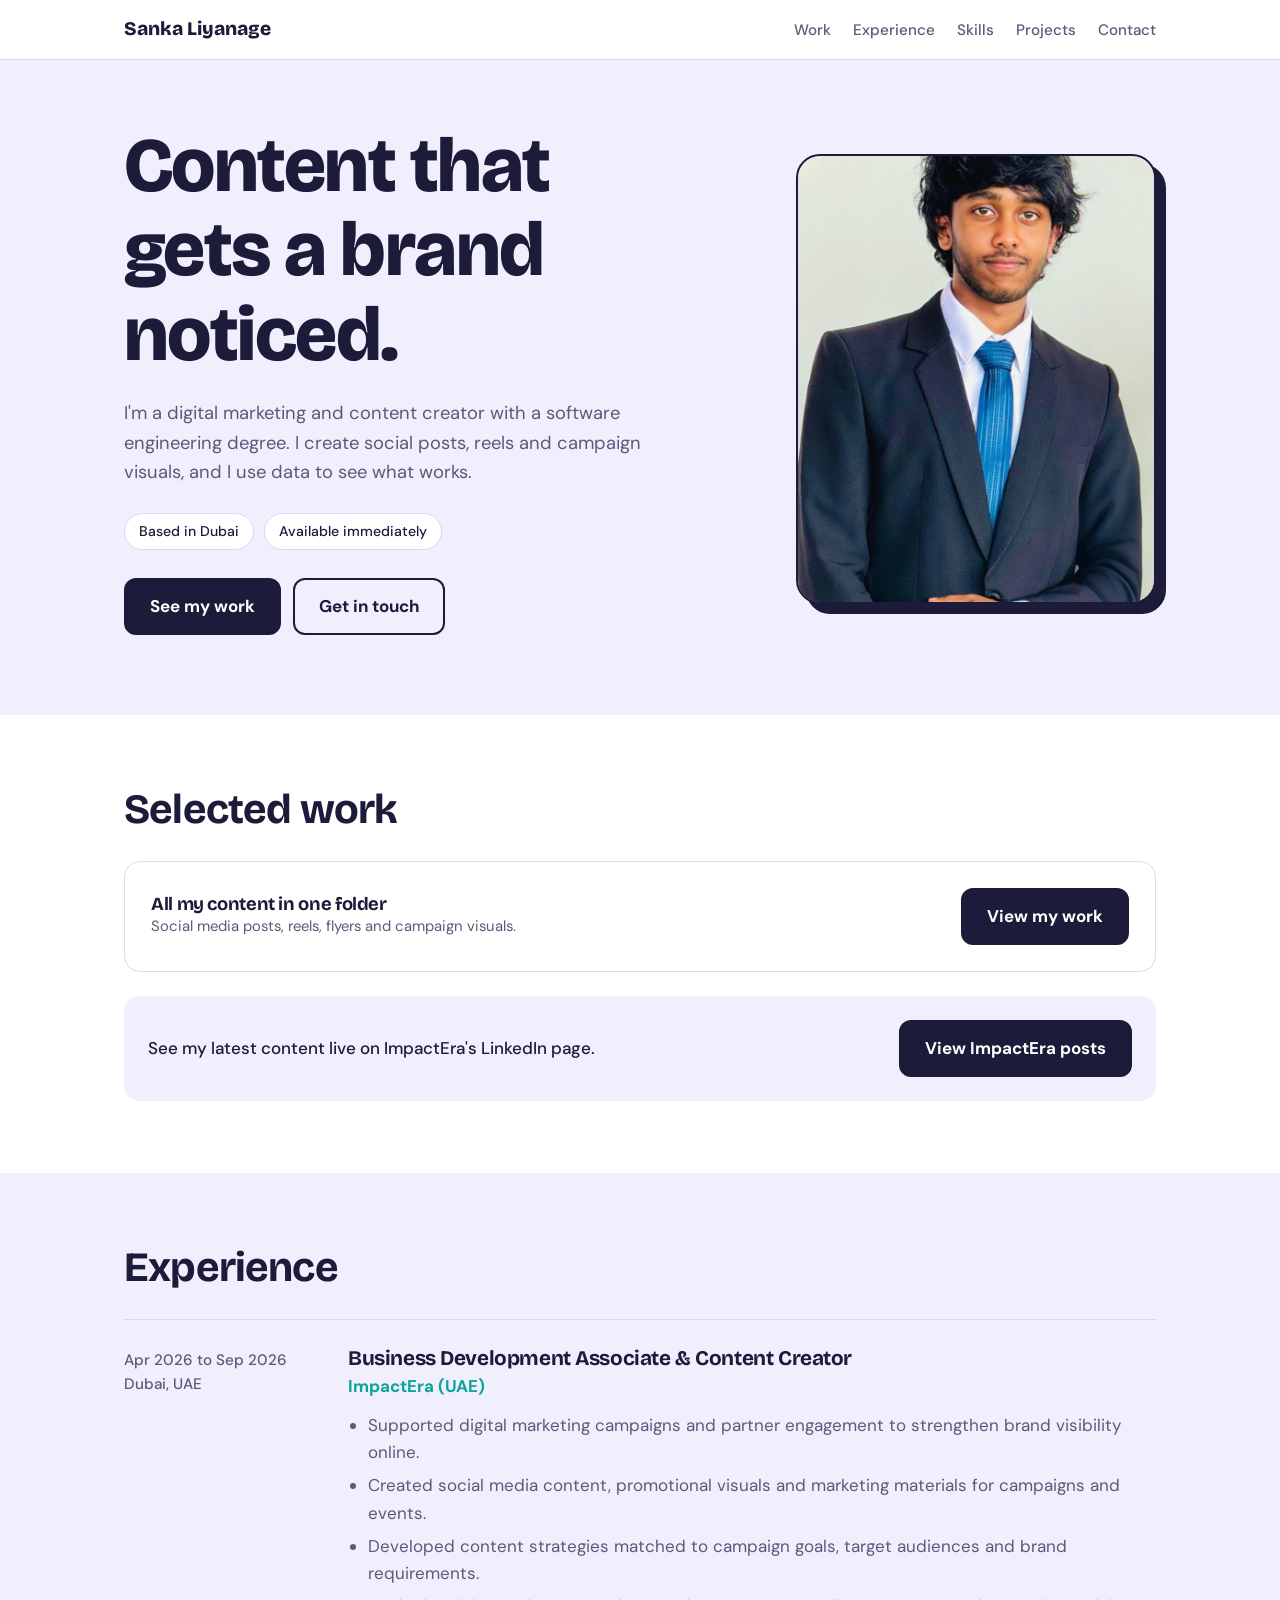
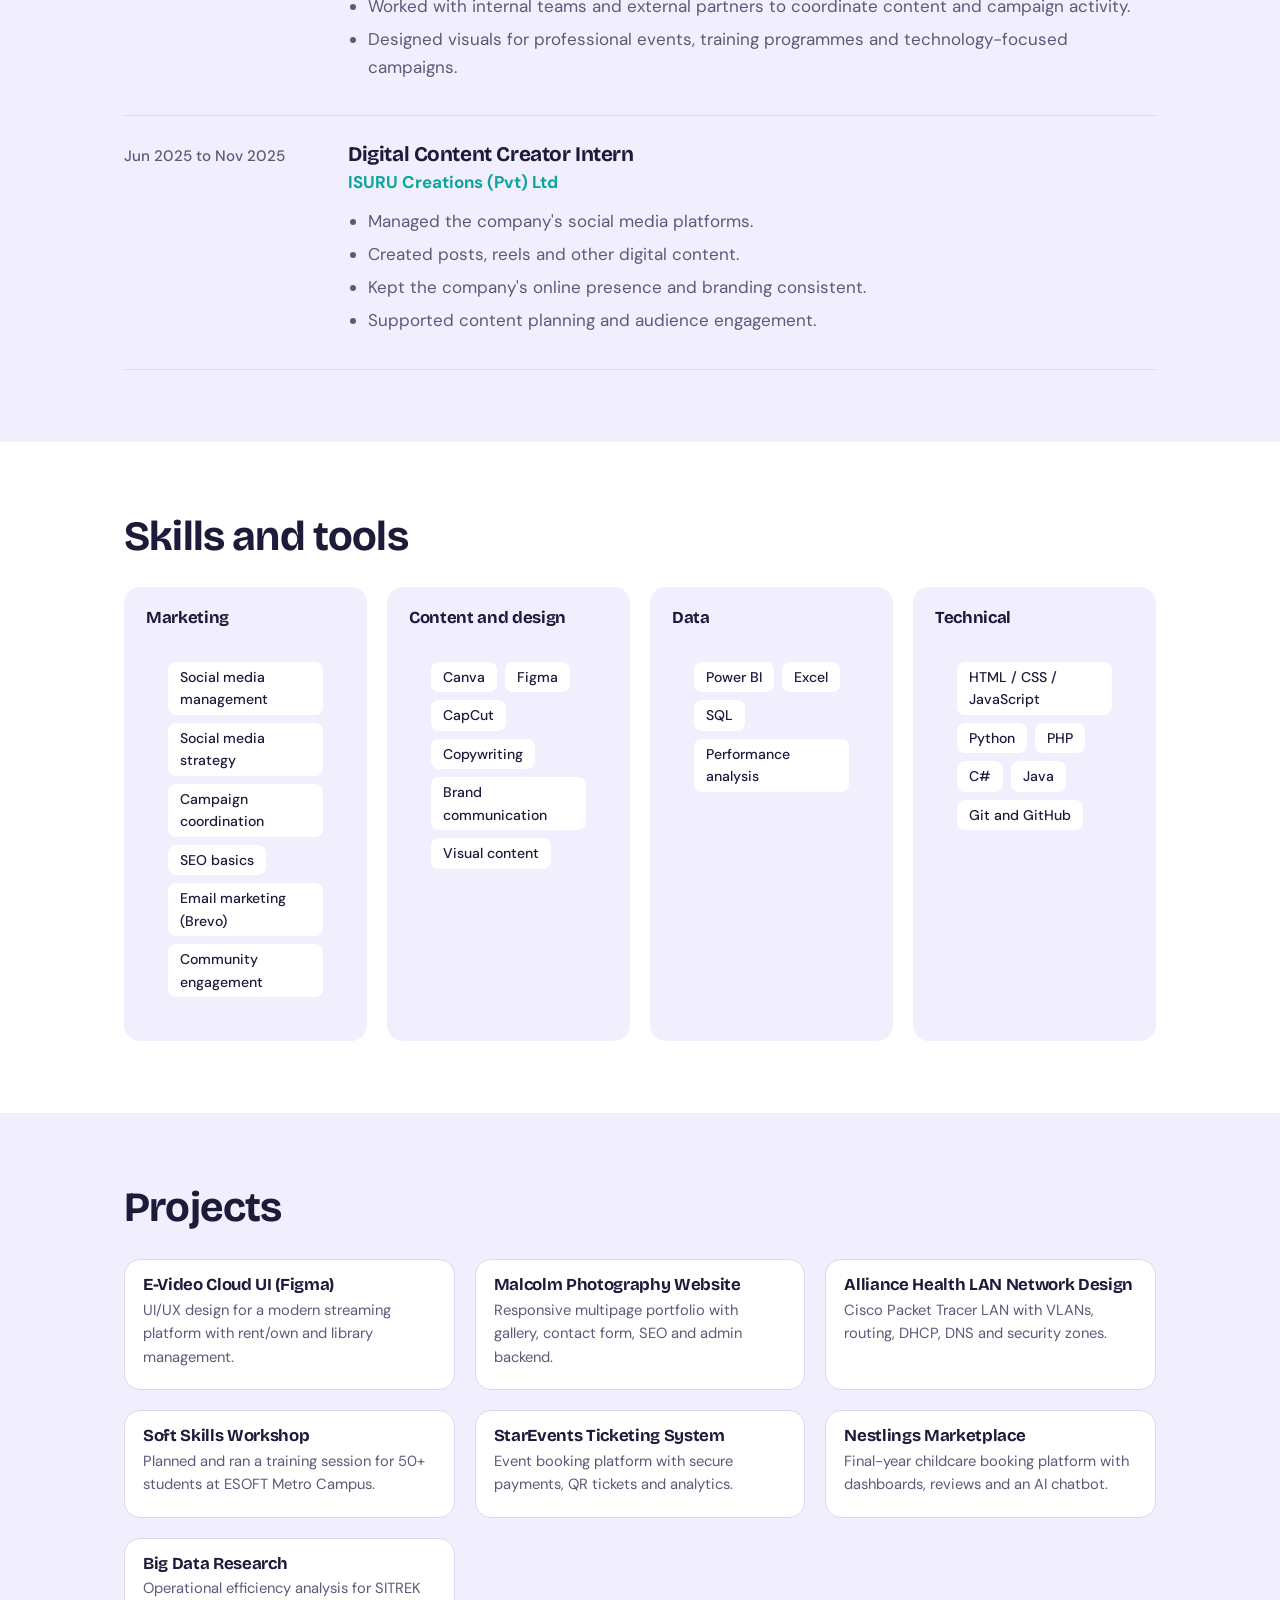
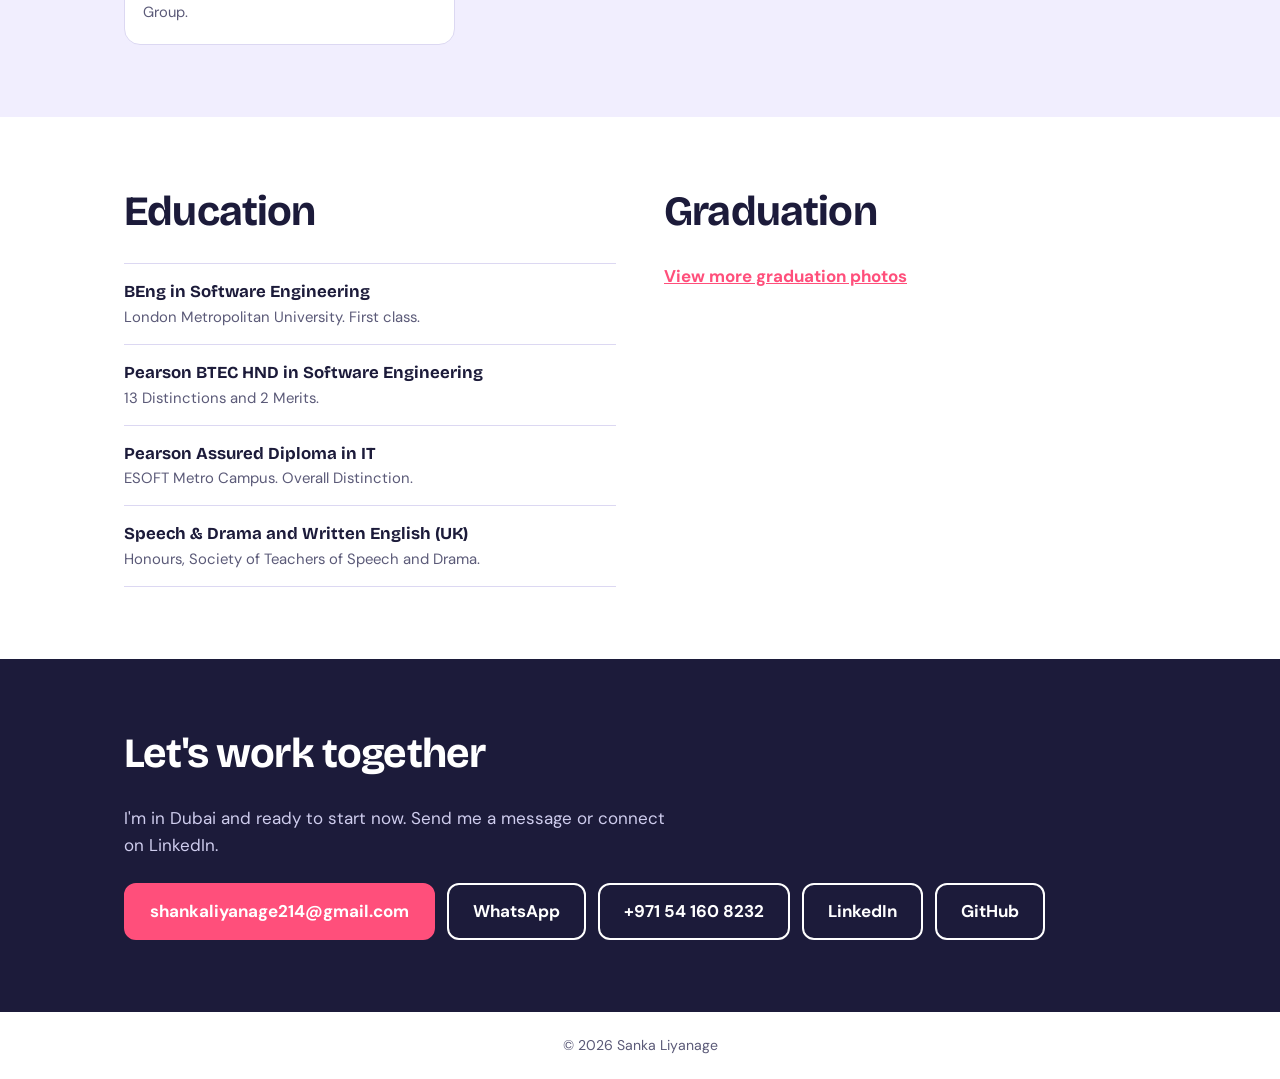
==== commit 2bd9cd44: "Update index.html" ====
--- a/index.html
+++ b/index.html
@@ -145,7 +145,7 @@
         <a class="btn ghost" href="#contact">Get in touch</a>
       </div>
     </div>
-    <div class="photo"><span aria-hidden="true">SL</span><img src="images/profile.jpg" alt="Sanka Liyanage" onerror="this.remove()"></div>
+    <div class="photo"><span aria-hidden="true">SL</span><img src="images/profile.jpeg" alt="Sanka Liyanage" onerror="this.remove()"></div>
   </div>
 </section>
 
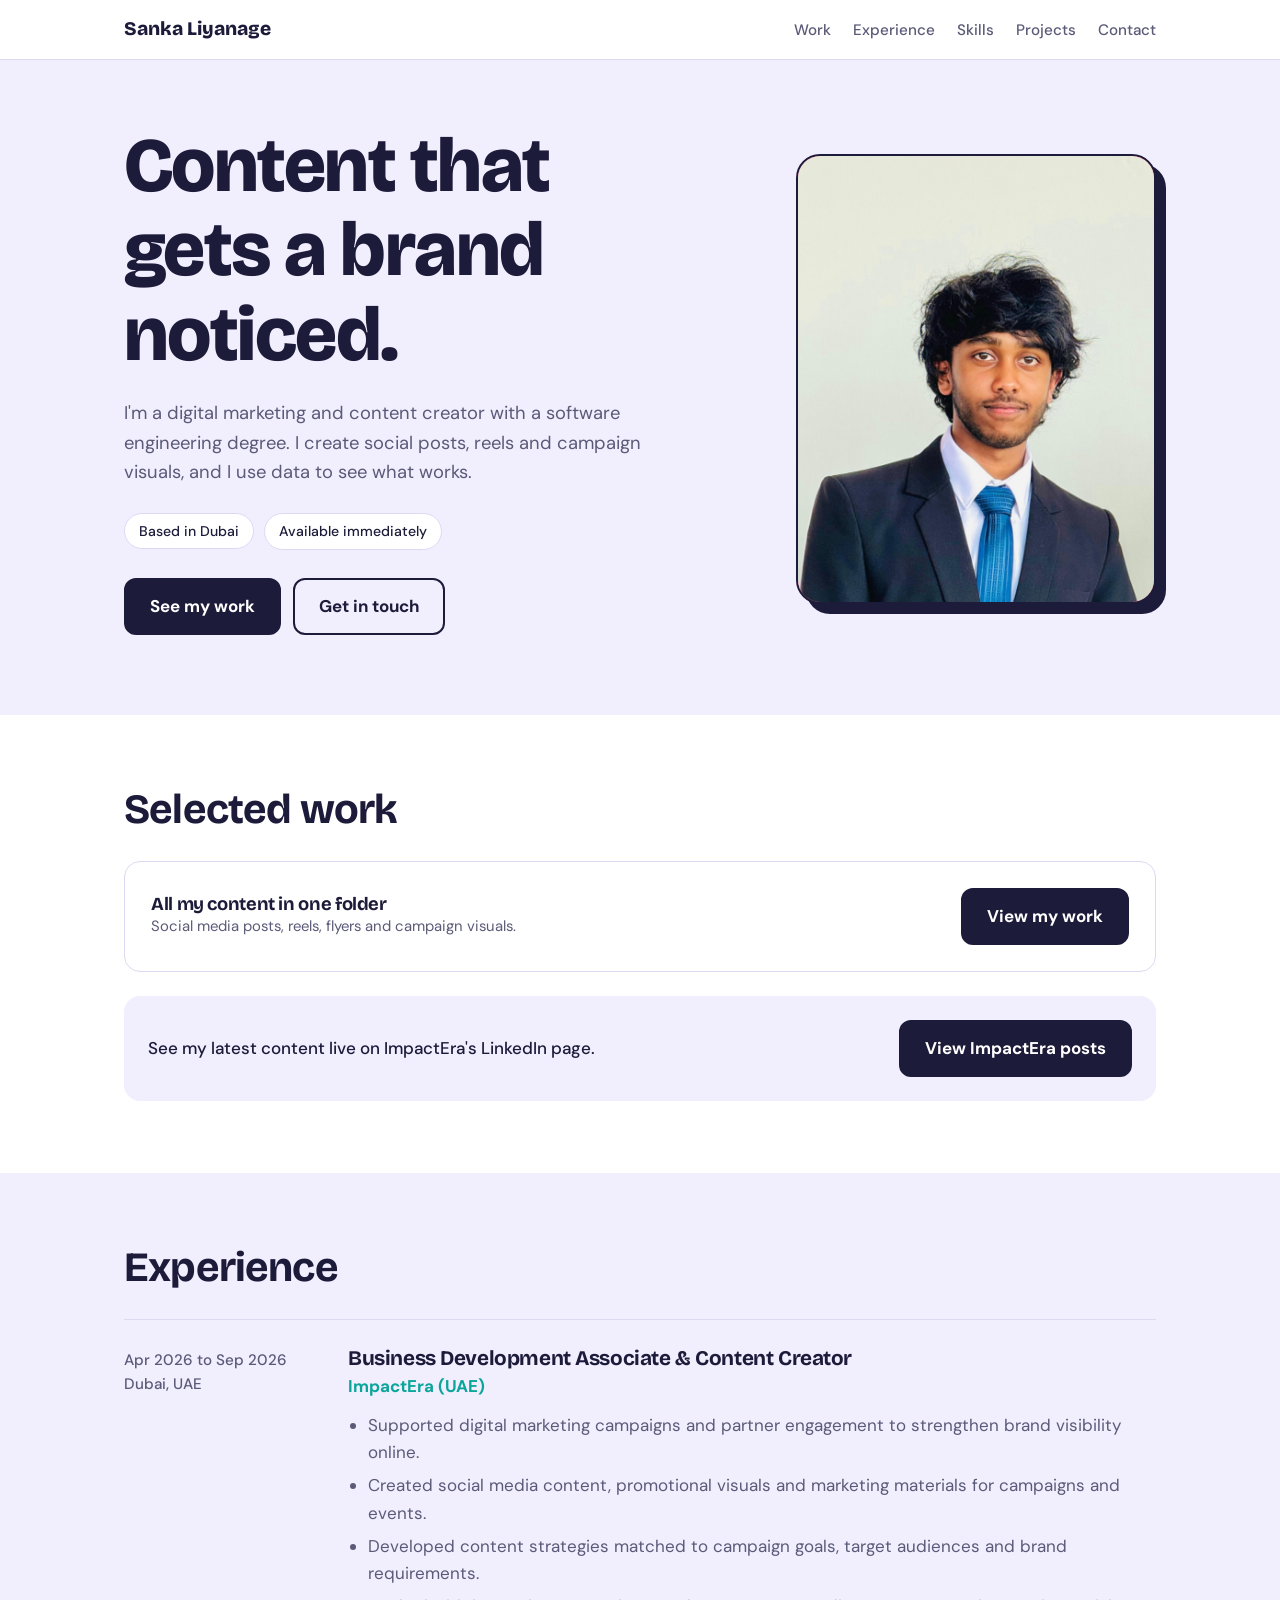
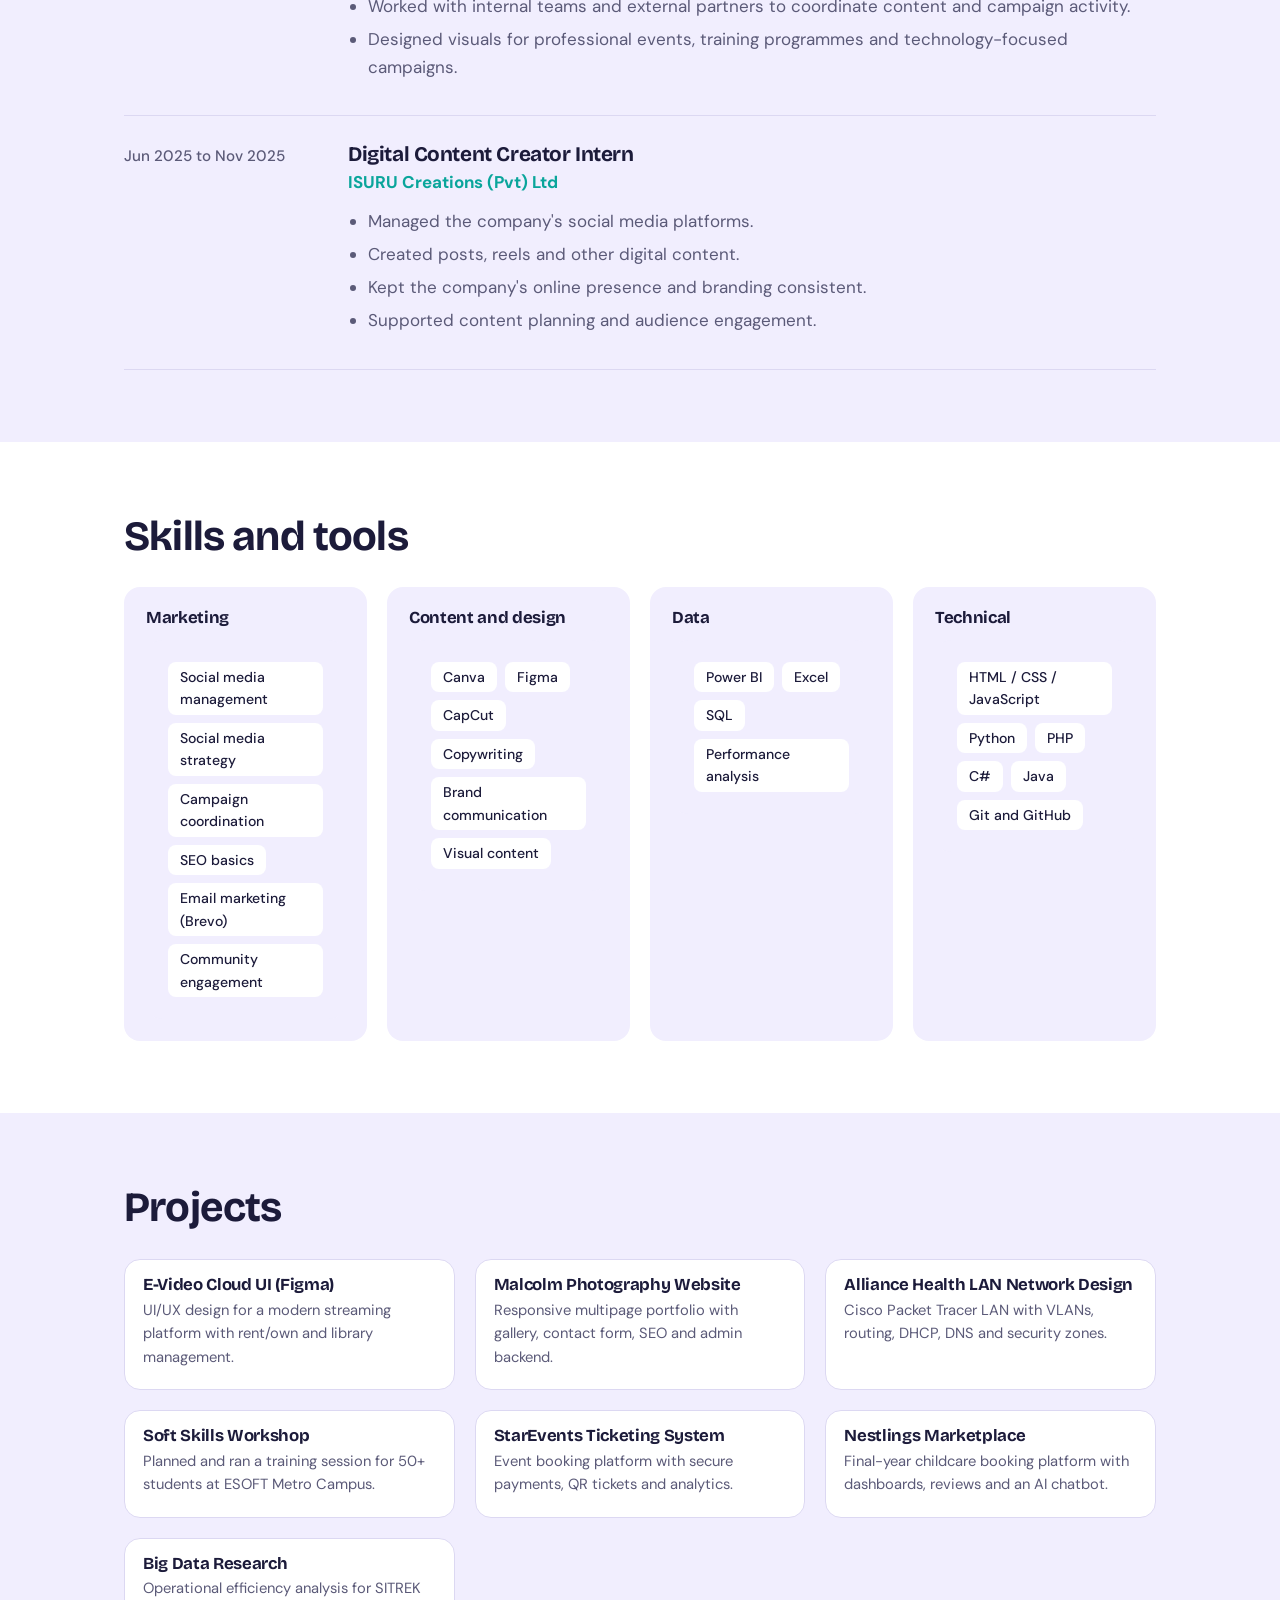
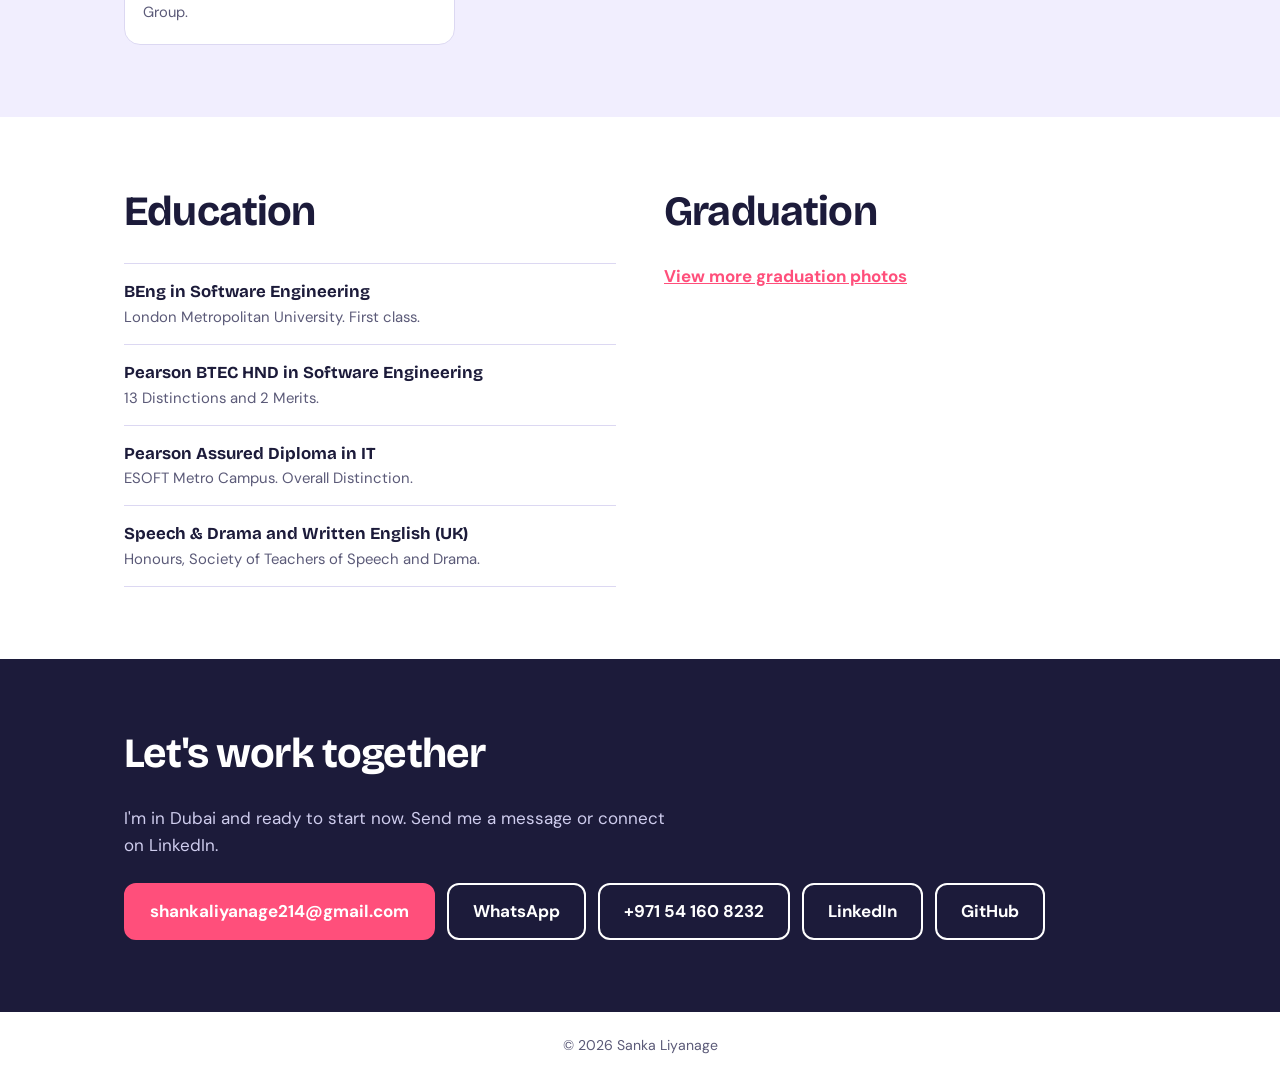
==== commit 329753bd: "Update index.html" ====
--- a/index.html
+++ b/index.html
@@ -48,7 +48,19 @@
 
 /* profile photo */
 .photo{position:relative;aspect-ratio:4/5;width:100%;max-width:360px;margin-left:auto;border:2px solid var(--ink);border-radius:24px;box-shadow:10px 10px 0 var(--ink);background:var(--coral);overflow:hidden;display:flex;align-items:center;justify-content:center;color:#fff;font:800 4.5rem var(--display)}
-.photo img{position:absolute;inset:0;width:100%;height:100%;object-fit:cover}
+.photo img{position:absolute;inset:0;width:100%;height:100%;object-fit:cover;object-position:center 12%}
+
+@keyframes rise-in{
+  from{opacity:0;transform:translateY(22px)}
+  to{opacity:1;transform:translateY(0)}
+}
+.hero h1{animation:rise-in .7s both}
+.hero p.lead{animation:rise-in .7s .12s both}
+.hero .badges{animation:rise-in .7s .22s both}
+.hero .btns{animation:rise-in .7s .32s both}
+.photo{animation:rise-in .8s .18s both}
+.reveal{opacity:0;transform:translateY(22px);transition:opacity .65s ease,transform .65s ease}
+.reveal.is-visible{opacity:1;transform:translateY(0)}
 
 /* work */
 .wgrid{display:grid;grid-template-columns:repeat(auto-fit,minmax(230px,1fr));gap:20px}
@@ -110,7 +122,11 @@
   .job{grid-template-columns:1fr;gap:6px}
   section{padding:56px 0}
 }
-@media(prefers-reduced-motion:reduce){html{scroll-behavior:auto}}
+@media(prefers-reduced-motion:reduce){
+  html{scroll-behavior:auto}
+  *,*::before,*::after{animation-duration:.01ms!important;animation-iteration-count:1!important;transition-duration:.01ms!important;scroll-behavior:auto!important}
+  .reveal{opacity:1;transform:none}
+}
 </style>
 </head>
 <body>
@@ -273,6 +289,23 @@
   if (url) { a.href = url; a.target = '_blank'; a.rel = 'noopener'; }
   else { a.classList.add('off'); a.textContent = 'Link coming soon'; }
 });
+
+if (!window.matchMedia('(prefers-reduced-motion: reduce)').matches) {
+  const revealItems = document.querySelectorAll('.wcard, .live, .job, .skills > div, .pcard, .list li, .grad img');
+  const revealObserver = new IntersectionObserver(entries => {
+    entries.forEach(entry => {
+      if (entry.isIntersecting) {
+        entry.target.classList.add('is-visible');
+        revealObserver.unobserve(entry.target);
+      }
+    });
+  }, { threshold: 0.12 });
+
+  revealItems.forEach(item => {
+    item.classList.add('reveal');
+    revealObserver.observe(item);
+  });
+}
 </script>
 </body>
 </html>
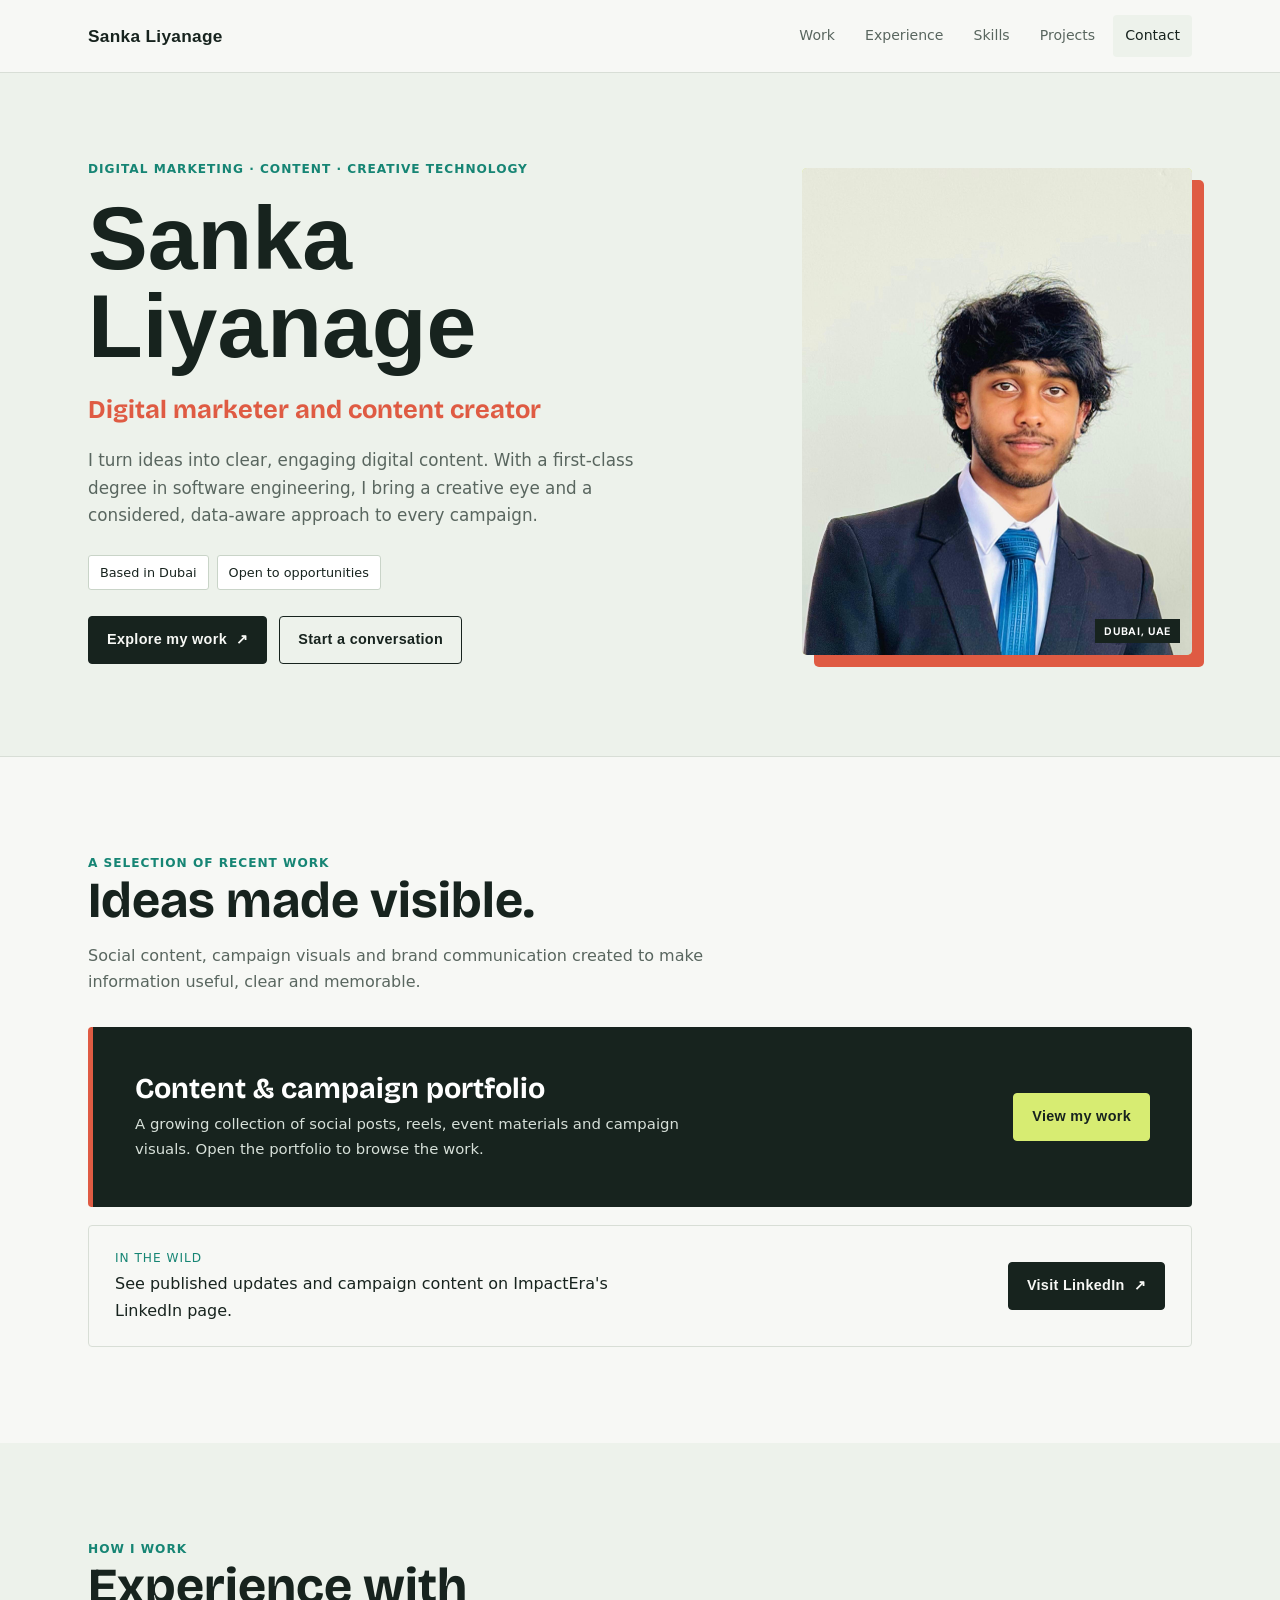
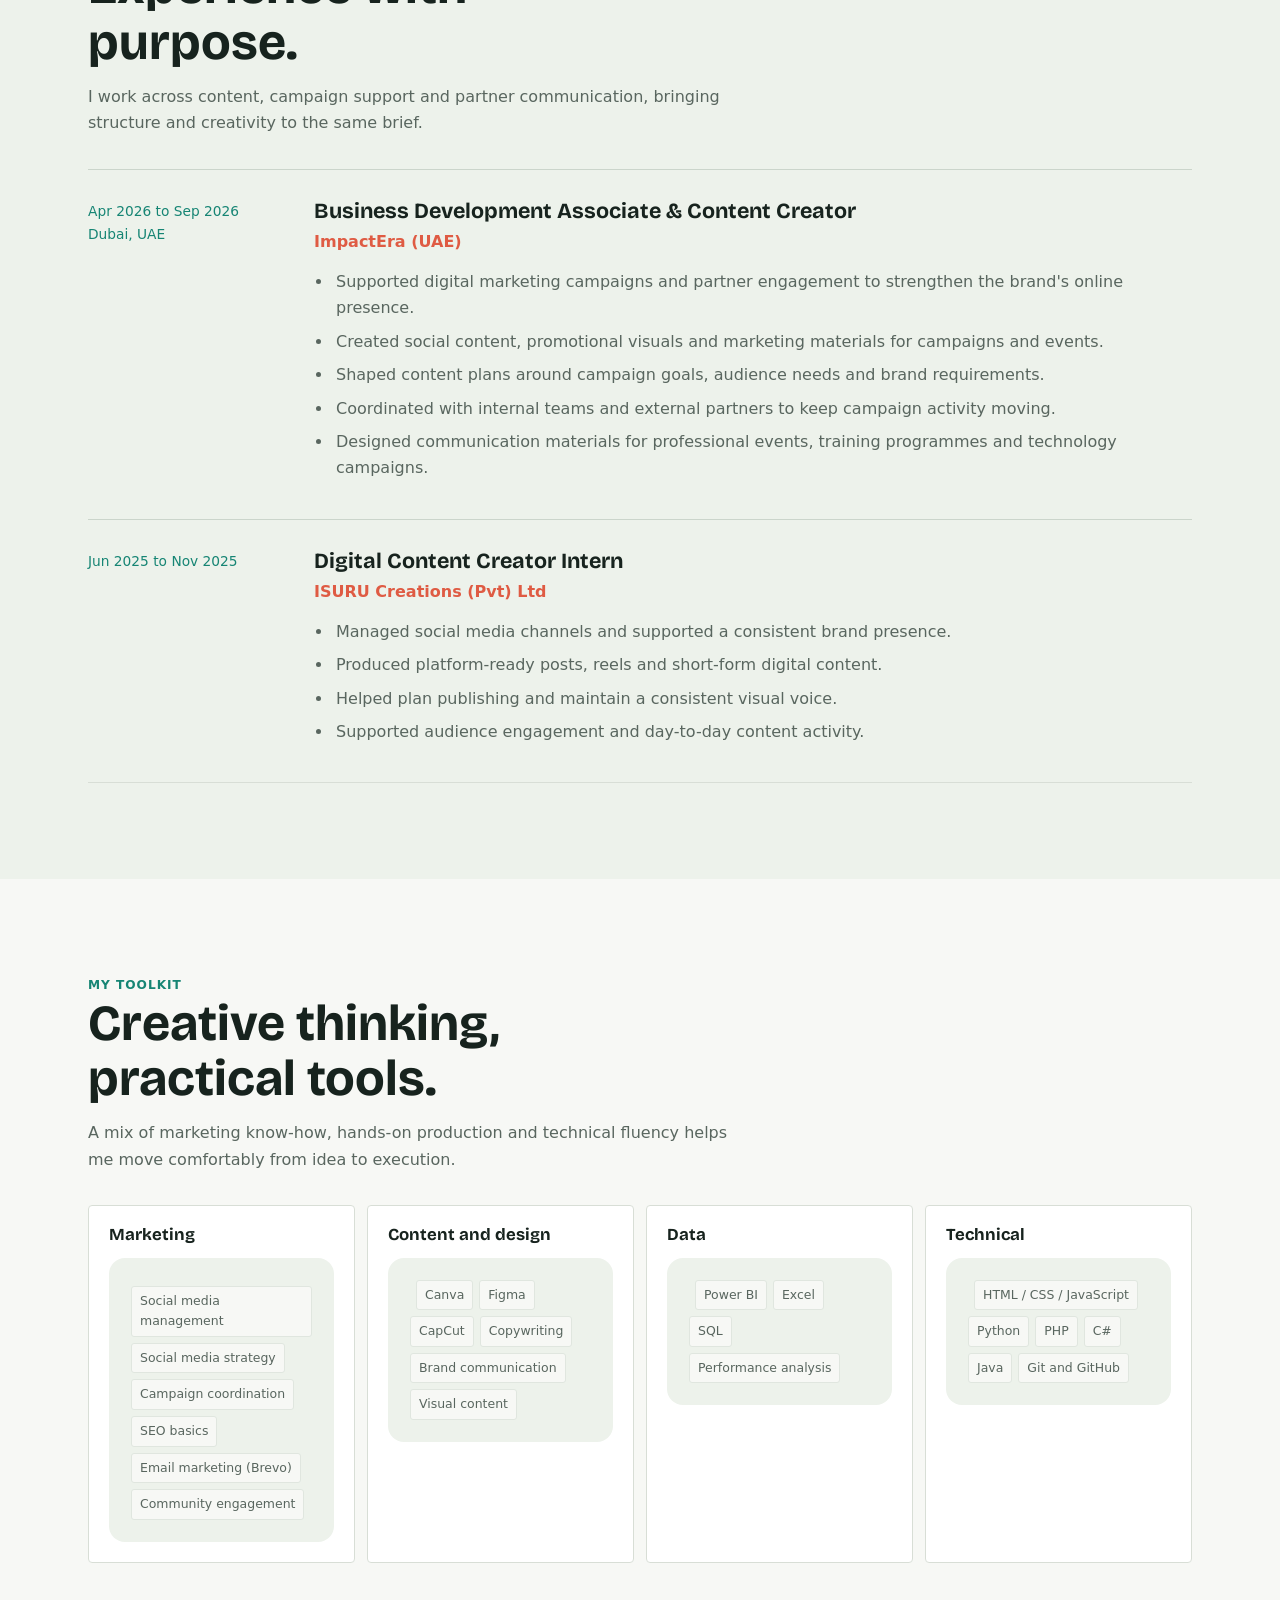
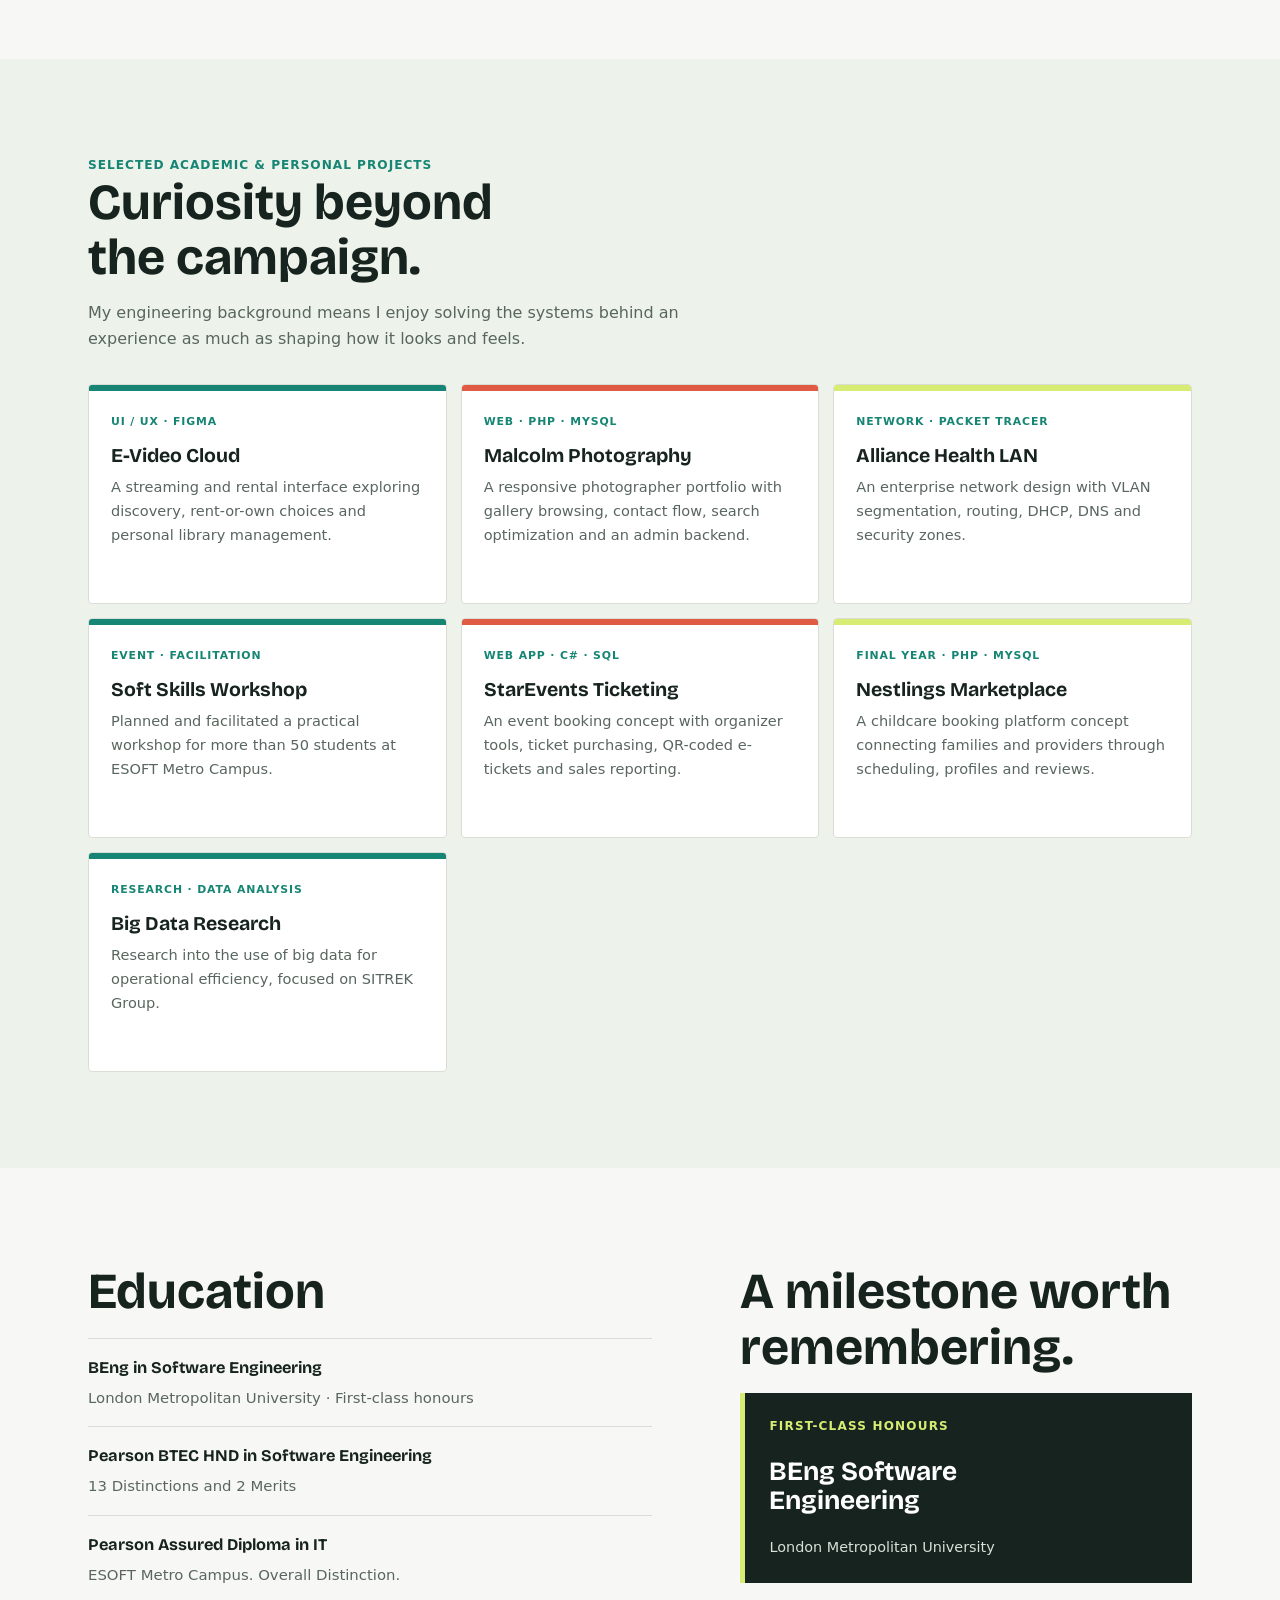
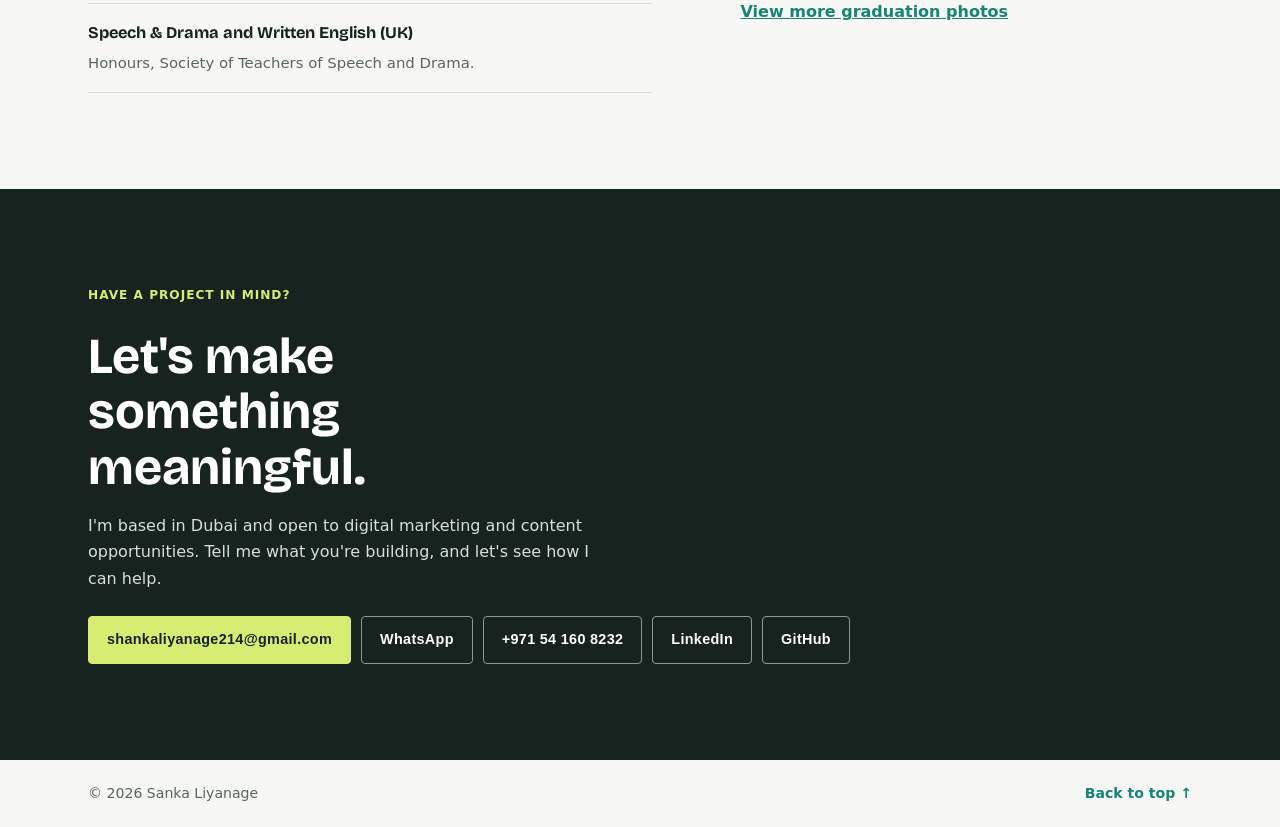
==== commit 1442d8f6: "newv" ====
--- a/index.html
+++ b/index.html
@@ -4,7 +4,10 @@
 <meta charset="utf-8">
 <meta name="viewport" content="width=device-width, initial-scale=1">
 <title>Sanka Liyanage | Digital Marketing & Content</title>
-<meta name="description" content="Sanka Liyanage: social media content, campaign support and visual design. Based in Dubai.">
+<meta name="description" content="Sanka Liyanage is a Dubai-based digital marketer and content creator with a software engineering background. Explore campaign work, creative projects and experience.">
+<meta name="theme-color" content="#f7f8f5">
+<meta property="og:title" content="Sanka Liyanage | Digital Marketing & Content">
+<meta property="og:description" content="Digital marketing, social content and visual storytelling, informed by a software engineering background.">
 <link rel="preconnect" href="https://fonts.googleapis.com">
 <link rel="preconnect" href="https://fonts.gstatic.com" crossorigin>
 <link href="https://fonts.googleapis.com/css2?family=Bricolage+Grotesque:opsz,wght@12..96,500;12..96,700;12..96,800&family=DM+Sans:wght@400;500;700&display=swap" rel="stylesheet">
@@ -128,6 +131,7 @@
   .reveal{opacity:1;transform:none}
 }
 </style>
+<link rel="stylesheet" href="styles.css">
 </head>
 <body>
 
@@ -135,7 +139,7 @@
   <div class="wrap">
     <nav aria-label="Main">
       <a class="logo" href="#top">Sanka Liyanage</a>
-      <ul>
+      <ul id="navList">
         <li><a href="#work">Work</a></li>
         <li><a href="#experience">Experience</a></li>
         <li><a href="#skills">Skills</a></li>
@@ -149,16 +153,18 @@
 <main id="top">
 <section class="hero">
   <div class="wrap">
-    <div>
-      <h1>Content that gets a brand noticed.</h1>
-      <p class="lead">I'm a digital marketing and content creator with a software engineering degree. I create social posts, reels and campaign visuals, and I use data to see what works.</p>
+    <div class="hero-copy">
+      <p class="eyebrow">Digital marketing · Content · Creative technology</p>
+      <h1>Sanka Liyanage</h1>
+      <p class="hero-role">Digital marketer and content creator</p>
+      <p class="lead">I turn ideas into clear, engaging digital content. With a first-class degree in software engineering, I bring a creative eye and a considered, data-aware approach to every campaign.</p>
       <div class="badges">
         <span class="badge">Based in Dubai</span>
-        <span class="badge">Available immediately</span>
+        <span class="badge">Open to opportunities</span>
       </div>
       <div class="btns">
-        <a class="btn primary" href="#work">See my work</a>
-        <a class="btn ghost" href="#contact">Get in touch</a>
+        <a class="btn primary" href="#work">Explore my work <span aria-hidden="true">↗</span></a>
+        <a class="btn ghost" href="#contact">Start a conversation</a>
       </div>
     </div>
     <div class="photo"><span aria-hidden="true">SL</span><img src="images/profile.jpeg" alt="Sanka Liyanage" onerror="this.remove()"></div>
@@ -167,35 +173,39 @@
 
 <section id="work">
   <div class="wrap">
-    <h2>Selected work</h2>
+    <p class="eyebrow">A selection of recent work</p>
+    <h2>Ideas made visible.</h2>
+    <p class="section-intro">Social content, campaign visuals and brand communication created to make information useful, clear and memorable.</p>
     <div class="wcard wmain">
       <div>
-        <h3>All my content in one folder</h3>
-        <p>Social media posts, reels, flyers and campaign visuals.</p>
+        <h3>Content & campaign portfolio</h3>
+        <p>A growing collection of social posts, reels, event materials and campaign visuals. Open the portfolio to browse the work.</p>
       </div>
       <a class="btn primary" href="https://drive.google.com/drive/folders/1mXhD0Tsjy6kbN8fsBhjZNHs6CW0aFbVB?usp=sharing">View my work</a>
     </div>
     <div class="live">
-      <p>See my latest content live on ImpactEra's LinkedIn page.</p>
-      <a class="btn primary" href="https://www.linkedin.com/company/impacteraa/posts/?feedView=all" target="_blank" rel="noopener">View ImpactEra posts</a>
+      <div><p class="eyebrow">In the wild</p><p>See published updates and campaign content on ImpactEra's LinkedIn page.</p></div>
+      <a class="btn primary" href="https://www.linkedin.com/company/impacteraa/posts/?feedView=all" target="_blank" rel="noopener">Visit LinkedIn <span aria-hidden="true">↗</span></a>
     </div>
   </div>
 </section>
 
 <section id="experience" style="background:var(--wash)">
   <div class="wrap">
-    <h2>Experience</h2>
+    <p class="eyebrow">How I work</p>
+    <h2>Experience with purpose.</h2>
+    <p class="section-intro">I work across content, campaign support and partner communication, bringing structure and creativity to the same brief.</p>
     <div class="job">
       <div class="when">Apr 2026 to Sep 2026<br>Dubai, UAE</div>
       <div>
         <h3>Business Development Associate & Content Creator</h3>
         <p class="org">ImpactEra (UAE)</p>
         <ul>
-          <li>Supported digital marketing campaigns and partner engagement to strengthen brand visibility online.</li>
-          <li>Created social media content, promotional visuals and marketing materials for campaigns and events.</li>
-          <li>Developed content strategies matched to campaign goals, target audiences and brand requirements.</li>
-          <li>Worked with internal teams and external partners to coordinate content and campaign activity.</li>
-          <li>Designed visuals for professional events, training programmes and technology-focused campaigns.</li>
+          <li>Supported digital marketing campaigns and partner engagement to strengthen the brand's online presence.</li>
+          <li>Created social content, promotional visuals and marketing materials for campaigns and events.</li>
+          <li>Shaped content plans around campaign goals, audience needs and brand requirements.</li>
+          <li>Coordinated with internal teams and external partners to keep campaign activity moving.</li>
+          <li>Designed communication materials for professional events, training programmes and technology campaigns.</li>
         </ul>
       </div>
     </div>
@@ -205,10 +215,10 @@
         <h3>Digital Content Creator Intern</h3>
         <p class="org">ISURU Creations (Pvt) Ltd</p>
         <ul>
-          <li>Managed the company's social media platforms.</li>
-          <li>Created posts, reels and other digital content.</li>
-          <li>Kept the company's online presence and branding consistent.</li>
-          <li>Supported content planning and audience engagement.</li>
+          <li>Managed social media channels and supported a consistent brand presence.</li>
+          <li>Produced platform-ready posts, reels and short-form digital content.</li>
+          <li>Helped plan publishing and maintain a consistent visual voice.</li>
+          <li>Supported audience engagement and day-to-day content activity.</li>
         </ul>
       </div>
     </div>
@@ -217,7 +227,9 @@
 
 <section id="skills">
   <div class="wrap">
-    <h2>Skills and tools</h2>
+    <p class="eyebrow">My toolkit</p>
+    <h2>Creative thinking, practical tools.</h2>
+    <p class="section-intro">A mix of marketing know-how, hands-on production and technical fluency helps me move comfortably from idea to execution.</p>
     <div class="skills">
       <div><h3>Marketing</h3><div class="chips"><span>Social media management</span><span>Social media strategy</span><span>Campaign coordination</span><span>SEO basics</span><span>Email marketing (Brevo)</span><span>Community engagement</span></div></div>
       <div><h3>Content and design</h3><div class="chips"><span>Canva</span><span>Figma</span><span>CapCut</span><span>Copywriting</span><span>Brand communication</span><span>Visual content</span></div></div>
@@ -229,15 +241,17 @@
 
 <section id="projects" style="background:var(--wash)">
   <div class="wrap">
-    <h2>Projects</h2>
+    <p class="eyebrow">Selected academic & personal projects</p>
+    <h2>Curiosity beyond the campaign.</h2>
+    <p class="section-intro">My engineering background means I enjoy solving the systems behind an experience as much as shaping how it looks and feels.</p>
     <div class="pgrid">
-      <article class="pcard"><div class="info"><h3>E-Video Cloud UI (Figma)</h3><p>UI/UX design for a modern streaming platform with rent/own and library management.</p></div></article>
-      <article class="pcard"><div class="info"><h3>Malcolm Photography Website</h3><p>Responsive multipage portfolio with gallery, contact form, SEO and admin backend.</p></div></article>
-      <article class="pcard"><div class="info"><h3>Alliance Health LAN Network Design</h3><p>Cisco Packet Tracer LAN with VLANs, routing, DHCP, DNS and security zones.</p></div></article>
-      <article class="pcard"><div class="info"><h3>Soft Skills Workshop</h3><p>Planned and ran a training session for 50+ students at ESOFT Metro Campus.</p></div></article>
-      <article class="pcard"><div class="info"><h3>StarEvents Ticketing System</h3><p>Event booking platform with secure payments, QR tickets and analytics.</p></div></article>
-      <article class="pcard"><div class="info"><h3>Nestlings Marketplace</h3><p>Final-year childcare booking platform with dashboards, reviews and an AI chatbot.</p></div></article>
-      <article class="pcard"><div class="info"><h3>Big Data Research</h3><p>Operational efficiency analysis for SITREK Group.</p></div></article>
+      <article class="pcard"><div class="info"><span class="project-type">UI / UX · FIGMA</span><h3>E-Video Cloud</h3><p>A streaming and rental interface exploring discovery, rent-or-own choices and personal library management.</p></div></article>
+      <article class="pcard"><div class="info"><span class="project-type">WEB · PHP · MYSQL</span><h3>Malcolm Photography</h3><p>A responsive photographer portfolio with gallery browsing, contact flow, search optimization and an admin backend.</p></div></article>
+      <article class="pcard"><div class="info"><span class="project-type">NETWORK · PACKET TRACER</span><h3>Alliance Health LAN</h3><p>An enterprise network design with VLAN segmentation, routing, DHCP, DNS and security zones.</p></div></article>
+      <article class="pcard"><div class="info"><span class="project-type">EVENT · FACILITATION</span><h3>Soft Skills Workshop</h3><p>Planned and facilitated a practical workshop for more than 50 students at ESOFT Metro Campus.</p></div></article>
+      <article class="pcard"><div class="info"><span class="project-type">WEB APP · C# · SQL</span><h3>StarEvents Ticketing</h3><p>An event booking concept with organizer tools, ticket purchasing, QR-coded e-tickets and sales reporting.</p></div></article>
+      <article class="pcard"><div class="info"><span class="project-type">FINAL YEAR · PHP · MYSQL</span><h3>Nestlings Marketplace</h3><p>A childcare booking platform concept connecting families and providers through scheduling, profiles and reviews.</p></div></article>
+      <article class="pcard"><div class="info"><span class="project-type">RESEARCH · DATA ANALYSIS</span><h3>Big Data Research</h3><p>Research into the use of big data for operational efficiency, focused on SITREK Group.</p></div></article>
     </div>
   </div>
 </section>
@@ -247,15 +261,15 @@
     <div>
       <h2>Education</h2>
       <ul class="list">
-        <li><b>BEng in Software Engineering</b><span>London Metropolitan University. First class.</span></li>
-        <li><b>Pearson BTEC HND in Software Engineering</b><span>13 Distinctions and 2 Merits.</span></li>
+        <li><b>BEng in Software Engineering</b><span>London Metropolitan University · First-class honours</span></li>
+        <li><b>Pearson BTEC HND in Software Engineering</b><span>13 Distinctions and 2 Merits</span></li>
         <li><b>Pearson Assured Diploma in IT</b><span>ESOFT Metro Campus. Overall Distinction.</span></li>
         <li><b>Speech & Drama and Written English (UK)</b><span>Honours, Society of Teachers of Speech and Drama.</span></li>
       </ul>
     </div>
     <div class="grad">
-      <h2>Graduation</h2>
-      <img src="images/graduation.jpg" alt="Sanka Liyanage at graduation" onerror="this.remove()">
+      <h2>A milestone worth remembering.</h2>
+      <div class="grad-note"><span>FIRST-CLASS HONOURS</span><strong>BEng Software Engineering</strong><p>London Metropolitan University</p></div>
       <a class="wlink" href="https://drive.google.com/drive/folders/1BD_4m0cqZxn7JOGkI81FeZ1eP2nTuW1w?usp=sharing">View more graduation photos</a>
     </div>
   </div>
@@ -263,8 +277,9 @@
 
 <section id="contact" class="contact">
   <div class="wrap">
-    <h2>Let's work together</h2>
-    <p>I'm in Dubai and ready to start now. Send me a message or connect on LinkedIn.</p>
+    <p class="eyebrow">Have a project in mind?</p>
+    <h2>Let's make something meaningful.</h2>
+    <p>I'm based in Dubai and open to digital marketing and content opportunities. Tell me what you're building, and let's see how I can help.</p>
     <div class="links">
       <a class="btn primary" href="mailto:shankaliyanage214@gmail.com">shankaliyanage214@gmail.com</a>
       <a class="btn" href="https://wa.me/971541608232" target="_blank" rel="noopener">WhatsApp</a>
@@ -276,36 +291,7 @@
 </section>
 </main>
 
-<footer>&copy; 2026 Sanka Liyanage</footer>
-
-<script>
-/* Paste your cloud links between the quotes. Empty ones show "Link coming soon". */
-const LINKS = {
-  work: "https://drive.google.com/drive/folders/1mXhD0Tsjy6kbN8fsBhjZNHs6CW0aFbVB?usp=sharing",
-  graduation: ""
-};
-document.querySelectorAll('[data-link]').forEach(a => {
-  const url = LINKS[a.dataset.link];
-  if (url) { a.href = url; a.target = '_blank'; a.rel = 'noopener'; }
-  else { a.classList.add('off'); a.textContent = 'Link coming soon'; }
-});
-
-if (!window.matchMedia('(prefers-reduced-motion: reduce)').matches) {
-  const revealItems = document.querySelectorAll('.wcard, .live, .job, .skills > div, .pcard, .list li, .grad img');
-  const revealObserver = new IntersectionObserver(entries => {
-    entries.forEach(entry => {
-      if (entry.isIntersecting) {
-        entry.target.classList.add('is-visible');
-        revealObserver.unobserve(entry.target);
-      }
-    });
-  }, { threshold: 0.12 });
-
-  revealItems.forEach(item => {
-    item.classList.add('reveal');
-    revealObserver.observe(item);
-  });
-}
-</script>
+<footer><div class="wrap"><span>&copy; 2026 Sanka Liyanage</span><a href="#top">Back to top ↑</a></div></footer>
+<script src="scripts.js"></script>
 </body>
 </html>
--- a/styles.css
+++ b/styles.css
@@ -0,0 +1,230 @@
+:root {
+  --nav: #16263d;
+  --accent: #36b6c3;
+  --bg5: #f5f7fa;
+  --card: #ffffff;
+  --text: #222831;
+  --sub: #4e5a78;
+}
+* { box-sizing: border-box; margin:0; padding:0; }
+body { font-family:"Inter",system-ui,sans-serif; background:var(--bg5); color: var(--text); line-height:1.5; }
+a { text-decoration:none; color:var(--accent); }
+.container { width: min(1100px, 92%); margin:0 auto; }
+.site-header { position: sticky; top:0; z-index:99; background:rgba(26,43,76,.83); backdrop-filter: blur(8px); border-bottom:1px solid rgba(255,255,255,.08);}
+.navbar { display:flex; align-items:center; justify-content:space-between; gap:1rem; padding:0.95rem 0;}
+.logo { color: #fff; font-family:"Poppins",sans-serif; font-weight:700; font-size:1.15rem; letter-spacing:.3px; }
+.nav-list { list-style:none; display:flex; flex-wrap:wrap; gap:10px; }
+.nav-list a { color:white; font-size:.92rem; font-weight:600; padding:.45rem .6rem; border-radius:8px; transition:.2s background; }
+.nav-list a:hover, .nav-list a.active { background:rgba(255,255,255,.16);}
+.menu-toggle { display:none; background:transparent; border:0; color:white; font-size:1.4rem; }
+.home-section { position:relative; min-height:calc(100vh - 72px); display:flex; align-items:center; color:#fdfefe; }
+.home-bg { position:absolute; inset:0; background:linear-gradient(145deg, #1a2b4c 0%, #222e4a 42%, #5a8bb9 100%); }
+.home-bg::before { content:""; position:absolute; width:280px; height:280px; border-radius:40px; background:rgba(255,255,255,.08); top:12%; left:-34%; transform:rotate(22deg); }
+.home-bg::after { content:""; position:absolute; width:220px; height:220px; border-radius:50%; background:rgba(54,182,195,.14); bottom:12%; right:-28%; }
+.home-grid { position:relative; z-index:2; display:grid; place-items:center; min-height: calc(100vh - 72px); }
+.hero-left { text-align:center; max-width:700px; margin:0 auto; }
+.profile-circle { width:148px; height:148px; border-radius:50%; border:3px solid #fff; object-fit:cover; margin-bottom:1rem; }
+.home-subtitle { font-size:1rem; letter-spacing:.15rem; text-transform:uppercase; margin-bottom: .9rem; color:#c4d5eb; }
+h1 { font-family:"Poppins",sans-serif; font-size:2.4rem; margin-bottom:.6rem; color:#fff; }
+.tagline { color:#dfe9f2; font-size:1.2rem; margin-bottom:1.2rem; }
+.home-cta { display:flex; justify-content:center; flex-wrap:wrap; gap:.75rem; margin-bottom:1.25rem; }
+.btn { border-radius:10px; display:inline-flex; align-items:center; justify-content:center; padding:.68rem 1.05rem; font-weight:700; font-family:"Nunito",sans-serif; letter-spacing:.02rem; border:2px solid var(--accent); transition:.2s transform, .2s background, .2s color, .2s box-shadow; cursor:pointer;}
+.primary-btn { background:var(--accent); border-color:var(--accent); color:#fff; }
+.primary-btn:hover { transform:translateY(-1px); box-shadow:0 10px 24px rgba(0,0,0,.22); }
+.outline-btn { background:transparent; color:#fff; border-color:#fff; }
+.outline-btn:hover { background:rgba(255,255,255,.15); }
+.ghost-btn { background:rgba(255,255,255,.16); color:#fff; border-color:rgba(255,255,255,.16); }
+.social-links { display:flex; justify-content:center; align-items:center; gap:1rem; font-size:.9rem; }
+.social-links a { color:#fff; font-weight:600; border-bottom:1px dashed rgba(255,255,255,.6); }
+.section-card { margin:3rem auto; padding:2rem; background:var(--card); box-shadow:0 10px 24px rgba(0,0,0,.08); border-radius:18px; }
+.section-card h2 { font-family:"Poppins",sans-serif; color:#1a2b4c; margin-bottom:1rem; }
+.section-card h3 { font-size:1.08rem; margin-top:1rem; color:#2e2e2e; }
+.about-text { color:#505c72; margin-bottom:1rem; }
+.education-list { list-style:disc; margin-left:1.1rem; color:#4b5d78; line-height:1.7; }
+.skill-group { margin:.85rem 0; }
+.chips { display:flex; flex-wrap:wrap; gap:.4rem; font-weight:600; color:#1a2b4c; }
+.chips::before { content:''; }
+.chips span, .chips { background:#f2f7fb; color:#136771; border-radius:999px; padding:.38rem .75rem; font-size:.87rem; }
+.card-grid { display:grid; grid-template-columns:1fr; gap:1rem; }
+.project-card { background:#fff; border:1px solid #e2e8f1; border-radius:15px; overflow:hidden; box-shadow:0 6px 16px rgba(20,25,40,.08); transition:.2s transform; }
+.project-card:hover { transform:translateY(-3px); }
+.project-card img { width:100%; aspect-ratio:16/9; object-fit:cover; }
+.project-card .icon-card { font-size:3.2rem; text-align:center; padding:3rem 0; background:#f3f7fb; color:#2b4a77; }
+.project-card h3 { padding:1rem 1rem .2rem; color:#1f3c62; }
+.project-card p { padding:0 .9rem .9rem; color:#4f627f; }
+.project-card .btn { margin:0 .8rem 1rem; }
+.flyer-grid { display:grid; grid-template-columns:repeat(auto-fit,minmax(180px,1fr)); gap:0.8rem; margin:1rem 0 1.2rem; }
+.flyer-item { overflow:hidden; border-radius:14px; border:1px solid #dae2ec; }
+.flyer-item img { max-width:100%; display:block; transition:.25s transform; }
+.flyer-item:hover img { transform: scale(1.08); }
+.services-grid { display:grid; grid-template-columns:repeat(auto-fit,minmax(220px,1fr)); gap:1rem; }
+.service-card { border:1px solid #d9e2ef; padding:1rem; border-radius:14px; background:#fefefe; box-shadow:0 10px 20px rgba(34,57,85,.06);}
+.contact-grid { display:grid; grid-template-columns:1fr; gap:1rem; }
+.contact-form { display:grid; gap:.75rem; }
+.contact-form label { width:100%; }
+.contact-form input, .contact-form textarea { width:100%; border:1px solid #c8d3de; padding:.76rem 0.8rem; border-radius:10px; font-family:inherit; color:#2e3f56; }
+.footer { text-align:center; padding:1rem 0; color:#5b6f88; font-size:.88rem; }
+.modal,.lightbox { position:fixed; inset:0; display:grid; place-items:center; background:rgba(0,0,0,.6); z-index:150; }
+.modal.hidden,.lightbox.hidden { display:none; }
+.modal-content { width:min(840px,95vw); background:#fff; border-radius:16px; padding:1.25rem; position:relative; max-height:90vh; overflow:auto; }
+.close-modal, .lightbox-close { position:absolute; top:.6rem; right:.7rem; background:rgba(24,38,46,.9); border:none; color:#fff; width:34px; height:34px; border-radius:50%; font-size:1.3rem; cursor:pointer;}
+.lightbox img { max-width:88vw; max-height:88vh; border-radius:12px; box-shadow:0 12px 28px rgba(0,0,0,.35); }
+@media (max-width:900px) {
+  .home-section { min-height:calc(100vh - 60px); }
+  .home-grid { align-items:center; }
+  h1 { font-size:2.05rem; }
+}
+@media(max-width:760px) {
+  .navbar { flex-wrap:wrap; gap:.6rem; }
+  .nav-list { width:100%; justify-content:center; display:none; }
+  .nav-list.open { display:flex; flex-direction:column; }
+  .menu-toggle { display:block; }
+  .home-cta { flex-direction:column; margin:1rem auto; }
+  .section-card { padding:1.25rem; }
+  .card-grid { grid-template-columns:1fr; }
+  .contact-grid { grid-template-columns:1fr; }
+}
+
+/* Portfolio refresh */
+:root {
+  --ink: #17231e;
+  --muted: #59665f;
+  --paper: #f7f8f5;
+  --wash: #edf2eb;
+  --coral: #df5b43;
+  --teal: #168574;
+  --sun: #d7ec72;
+  --line: #d8ded6;
+  --display: 'Bricolage Grotesque', 'Trebuchet MS', sans-serif;
+  --body: 'DM Sans', 'Segoe UI', sans-serif;
+}
+html { scroll-padding-top: 88px; }
+body { background: var(--paper); color: var(--ink); font-size: 16px; line-height: 1.65; }
+.wrap { max-width: 1160px; padding-inline: 28px; }
+h1, h2, h3 { letter-spacing: 0; }
+h2 { max-width: 15ch; margin-bottom: 18px; font-size: clamp(2rem, 4vw, 3.15rem); }
+section { padding: 96px 0; }
+
+header { background: rgba(247,248,245,.94); border-color: var(--line); }
+nav { min-height: 72px; padding: 12px 0; }
+.logo { font-size: 1.08rem; }
+.logo { color: var(--ink); }
+nav ul { gap: 6px; }
+nav ul a { display: inline-block; padding: 9px 12px; border-radius: 4px; color: var(--muted); font-size: .88rem; transition: color .2s, background .2s; }
+nav ul a:hover, nav ul a[aria-current="location"] { color: var(--ink); background: var(--wash); }
+
+.hero { position: relative; padding: 86px 0 92px; background: var(--wash); border-bottom: 1px solid var(--line); }
+.hero .wrap { grid-template-columns: minmax(0, 1.12fr) minmax(280px, .78fr); gap: clamp(44px, 8vw, 112px); }
+.hero-copy { max-width: 650px; }
+.eyebrow { color: var(--teal); font-size: .76rem; font-weight: 700; letter-spacing: .08em; text-transform: uppercase; }
+.hero h1 { margin-top: 16px; color: var(--ink); font-size: clamp(3.2rem, 7vw, 6rem); font-weight: 800; line-height: .98; overflow-wrap: anywhere; }
+.hero-role { margin-top: 18px; color: var(--coral); font-family: var(--display); font-size: clamp(1.25rem, 2vw, 1.75rem); font-weight: 700; }
+.hero p.lead { max-width: 38em; margin: 16px 0 25px; color: var(--muted); font-size: 1.05rem; }
+.badges { gap: 8px; margin-bottom: 26px; }
+.badge { padding: 6px 11px; border: 1px solid #c9d4c8; border-radius: 3px; color: var(--ink); font-size: .8rem; }
+.btn { display: inline-flex; align-items: center; justify-content: center; gap: 9px; min-height: 48px; padding: 11px 18px; border: 1px solid var(--ink); border-radius: 4px; font-size: .9rem; transition: background .2s, color .2s, transform .2s, border-color .2s; }
+.btn:hover { transform: translateY(-2px); }
+.btn.primary { border-color: var(--ink); background: var(--ink); color: var(--paper); }
+.btn.primary:hover { border-color: var(--coral); background: var(--coral); }
+.btn.ghost { background: transparent; color: var(--ink); }
+.btn.ghost:hover { background: #fff; }
+.photo { max-width: 390px; border: 0; border-radius: 5px; box-shadow: 12px 12px 0 var(--coral); background: var(--sun); }
+.photo img { object-position: center 12%; }
+.photo::after { position: absolute; right: 12px; bottom: 12px; padding: 5px 9px; background: var(--ink); color: #fff; content: 'DUBAI, UAE'; font: 700 .68rem var(--body); letter-spacing: .06em; }
+
+.section-intro { max-width: 650px; margin: -4px 0 32px; color: var(--muted); }
+#work { background: var(--paper); }
+.wmain { align-items: center; min-height: 180px; padding: clamp(24px, 4vw, 42px); border: 0; border-left: 5px solid var(--coral); border-radius: 4px; background: var(--ink); color: #fff; }
+.wmain h3 { margin-bottom: 7px; color: #fff; font-size: clamp(1.35rem, 2.5vw, 1.8rem); }
+.wmain p { max-width: 40em; color: #d7e0d9; }
+.wmain .btn.primary { border-color: var(--sun); background: var(--sun); color: var(--ink); }
+.wmain .btn.primary:hover { border-color: #fff; background: #fff; }
+.live { margin-top: 18px; padding: 22px 26px; border: 1px solid var(--line); border-radius: 4px; background: transparent; }
+.live .eyebrow { margin-bottom: 3px; }
+.live p { margin: 0; }
+
+#experience { background: var(--wash) !important; }
+.job { grid-template-columns: 190px minmax(0, 1fr); gap: 36px; padding: 30px 0; border-color: #cbd5cb; }
+.job .when { color: var(--teal); font-size: .86rem; }
+.job h3 { font-size: 1.35rem; }
+.job .org { margin: 5px 0 14px; color: var(--coral); }
+.job ul { padding-left: 19px; color: var(--muted); }
+.job li { margin-bottom: 7px; padding-left: 3px; }
+
+#skills { background: var(--paper); }
+.skills { grid-template-columns: repeat(4, minmax(0, 1fr)); gap: 12px; }
+.skills > div { min-width: 0; padding: 20px; border: 1px solid var(--line); border-radius: 4px; background: #fff; }
+.skills h3 { margin-bottom: 13px; font-size: 1.05rem; }
+.chips { gap: 6px; }
+.chips span { padding: 4px 8px; border: 1px solid #e0e6df; border-radius: 3px; background: var(--paper); color: var(--muted); font-size: .78rem; }
+
+#projects { background: var(--wash) !important; }
+.pgrid { grid-template-columns: repeat(3, minmax(0, 1fr)); gap: 14px; }
+.pcard { position: relative; min-height: 220px; border: 1px solid var(--line); border-radius: 4px; background: #fff; transition: transform .2s, border-color .2s, box-shadow .2s; }
+.pcard::before { display: block; height: 6px; background: var(--teal); content: ''; }
+.pcard:nth-child(3n + 2)::before { background: var(--coral); }
+.pcard:nth-child(3n)::before { background: var(--sun); }
+.pcard:hover { transform: translateY(-4px); border-color: #aebbb0; box-shadow: 0 12px 26px rgba(23,35,30,.08); }
+.pcard .info { padding: 22px; }
+.project-type { display: block; margin-bottom: 14px; color: var(--teal); font-size: .68rem; font-weight: 700; letter-spacing: .08em; }
+.pcard h3 { margin-bottom: 8px; font-size: 1.22rem; }
+.pcard p { color: var(--muted); font-size: .91rem; }
+
+#education { background: var(--paper); }
+.two { grid-template-columns: minmax(0, 1fr) minmax(0, .8fr); gap: clamp(34px, 7vw, 88px); }
+.list li { padding: 16px 0; border-color: var(--line); }
+.list b { font-size: 1.02rem; }
+.list span { margin-top: 4px; color: var(--muted); }
+.grad h2 { max-width: none; }
+.grad-note { display: flex; min-height: 190px; flex-direction: column; justify-content: space-between; margin-bottom: 16px; padding: 24px; border-left: 5px solid var(--sun); background: var(--ink); color: #fff; }
+.grad-note span { color: var(--sun); font-size: .75rem; font-weight: 700; letter-spacing: .1em; }
+.grad-note strong { max-width: 14ch; font: 700 1.65rem/1.12 var(--display); }
+.grad-note p { color: #d7e0d9; font-size: .9rem; }
+.wlink { color: var(--teal); }
+
+.contact { background: var(--ink); }
+.contact .eyebrow { color: var(--sun); }
+.contact h2 { max-width: 14ch; color: #fff; }
+.contact p { color: #d7e0d9; }
+.contact .links { gap: 10px; }
+.contact .btn { border-color: #8c9b90; color: #fff; }
+.contact .btn.primary { border-color: var(--sun); background: var(--sun); color: var(--ink); }
+.contact .btn:hover { border-color: #fff; background: #fff; color: var(--ink); }
+footer { padding: 22px 0; color: var(--muted); }
+footer .wrap { display: flex; justify-content: space-between; gap: 16px; }
+footer a { color: var(--teal); font-weight: 700; text-decoration: none; }
+
+.reveal { opacity: 0; transform: translateY(18px); transition: opacity .55s ease, transform .55s ease; }
+.reveal.is-visible { opacity: 1; transform: translateY(0); }
+
+@media (max-width: 900px) {
+  section { padding: 72px 0; }
+  .skills { grid-template-columns: repeat(2, minmax(0, 1fr)); }
+  .pgrid { grid-template-columns: repeat(2, minmax(0, 1fr)); }
+}
+@media (max-width: 700px) {
+  .wrap { padding-inline: 20px; }
+  section { padding: 62px 0; }
+  nav { align-items: flex-start; }
+  nav ul { width: 100%; justify-content: space-between; gap: 2px; }
+  nav ul a { padding: 7px 5px; font-size: .78rem; }
+  .hero { padding: 58px 0 68px; }
+  .hero .wrap, .two { grid-template-columns: 1fr; gap: 40px; }
+  .hero h1 { font-size: clamp(3rem, 14vw, 4.5rem); }
+  .hero .photo { width: min(100%, 390px); margin: 0 auto; }
+  .job { grid-template-columns: 1fr; gap: 8px; }
+  .wmain { align-items: flex-start; }
+}
+@media (max-width: 480px) {
+  .skills, .pgrid { grid-template-columns: 1fr; }
+  .pcard { min-height: 0; }
+  .btns, .btns .btn { width: 100%; }
+  .live { align-items: flex-start; }
+  .contact .links .btn { width: 100%; }
+  footer .wrap { flex-direction: column; }
+}
+@media (prefers-reduced-motion: reduce) {
+  html { scroll-behavior: auto; }
+  *, *::before, *::after { animation-duration: .01ms !important; animation-iteration-count: 1 !important; scroll-behavior: auto !important; transition-duration: .01ms !important; }
+  .reveal { opacity: 1; transform: none; }
+}
